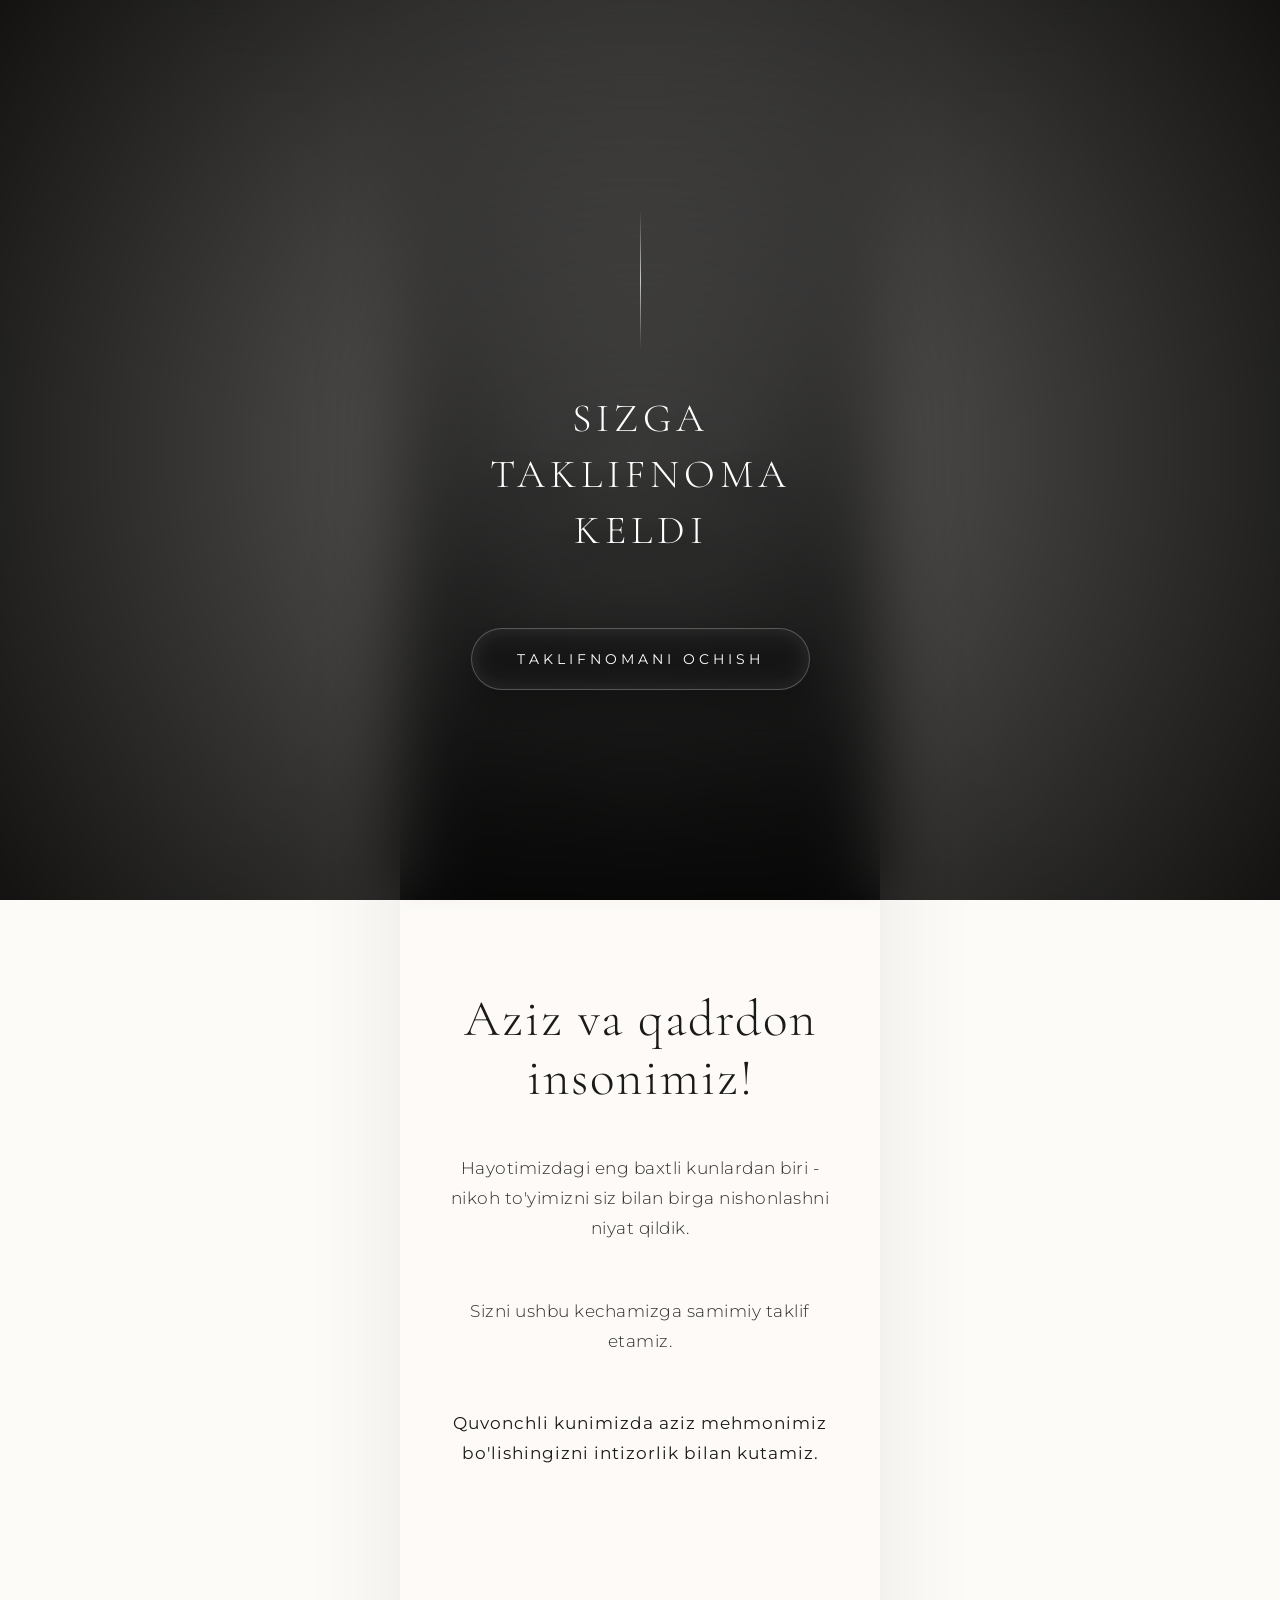
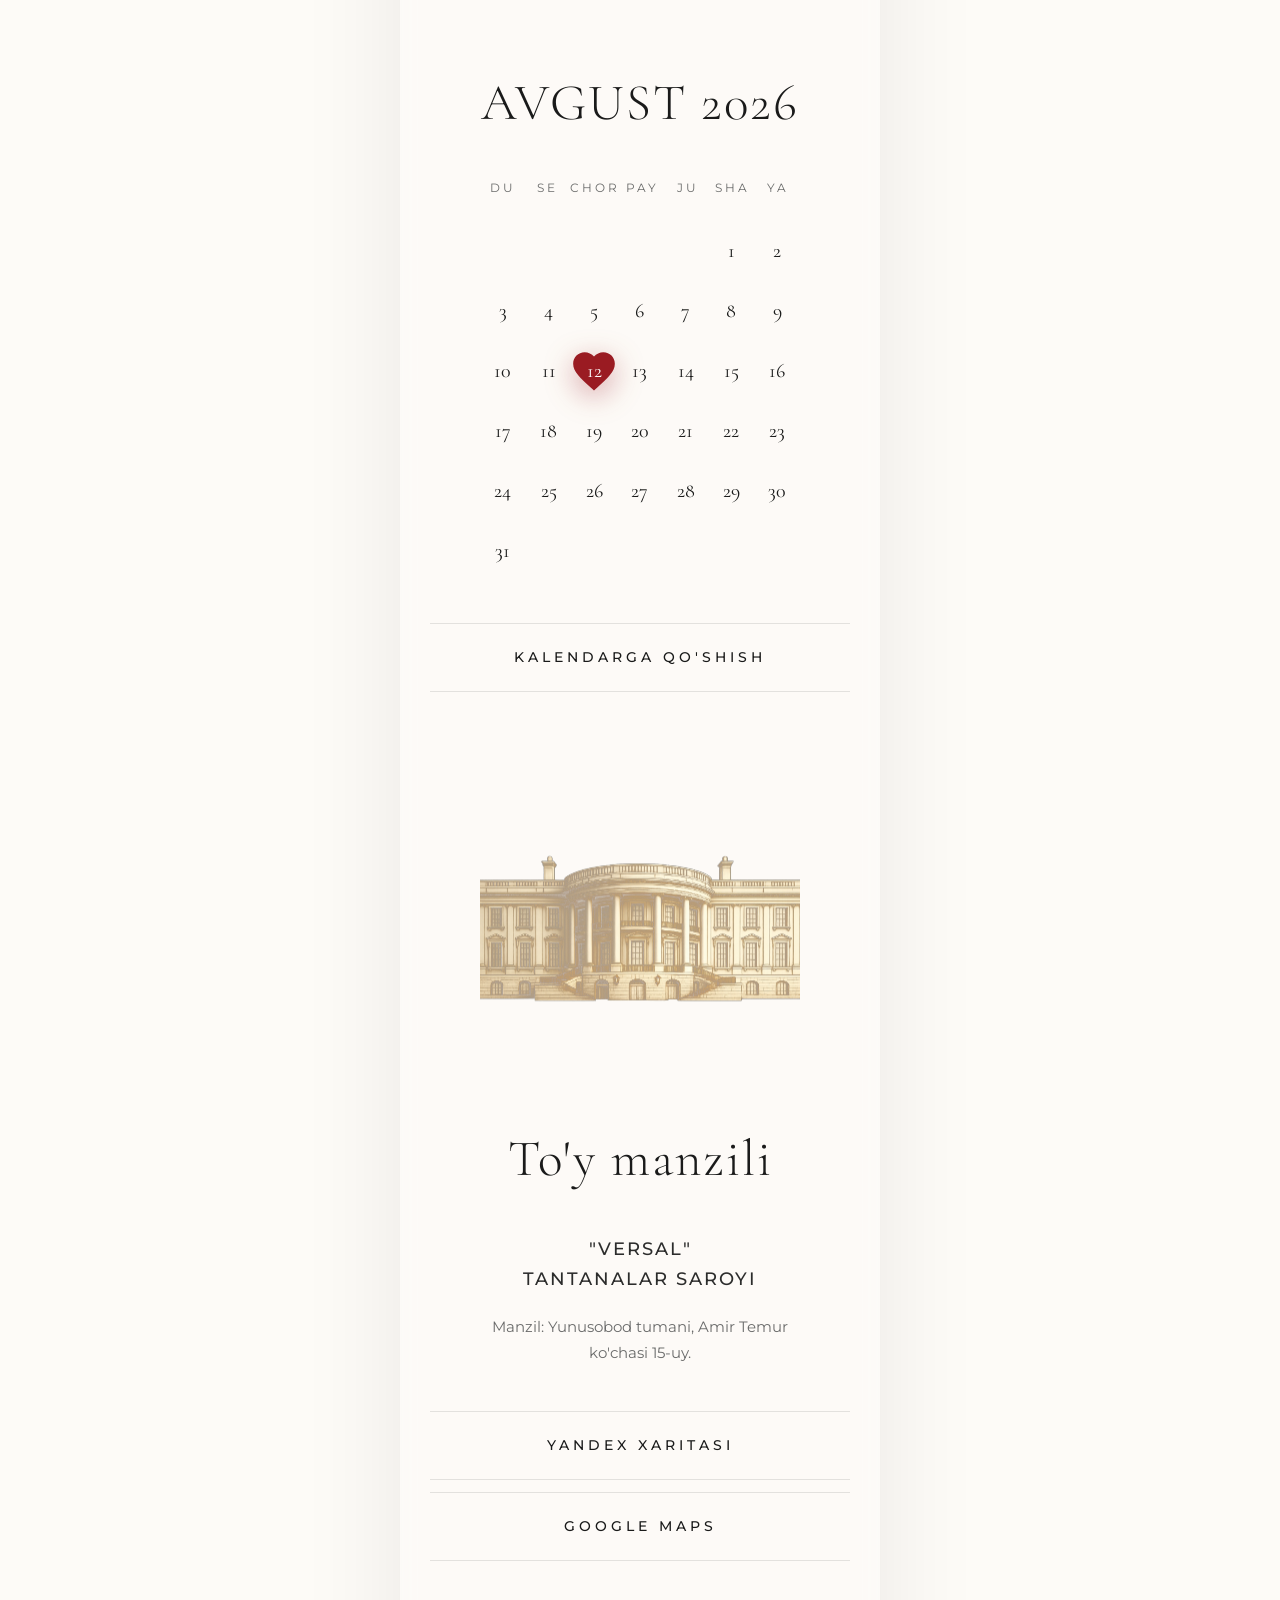
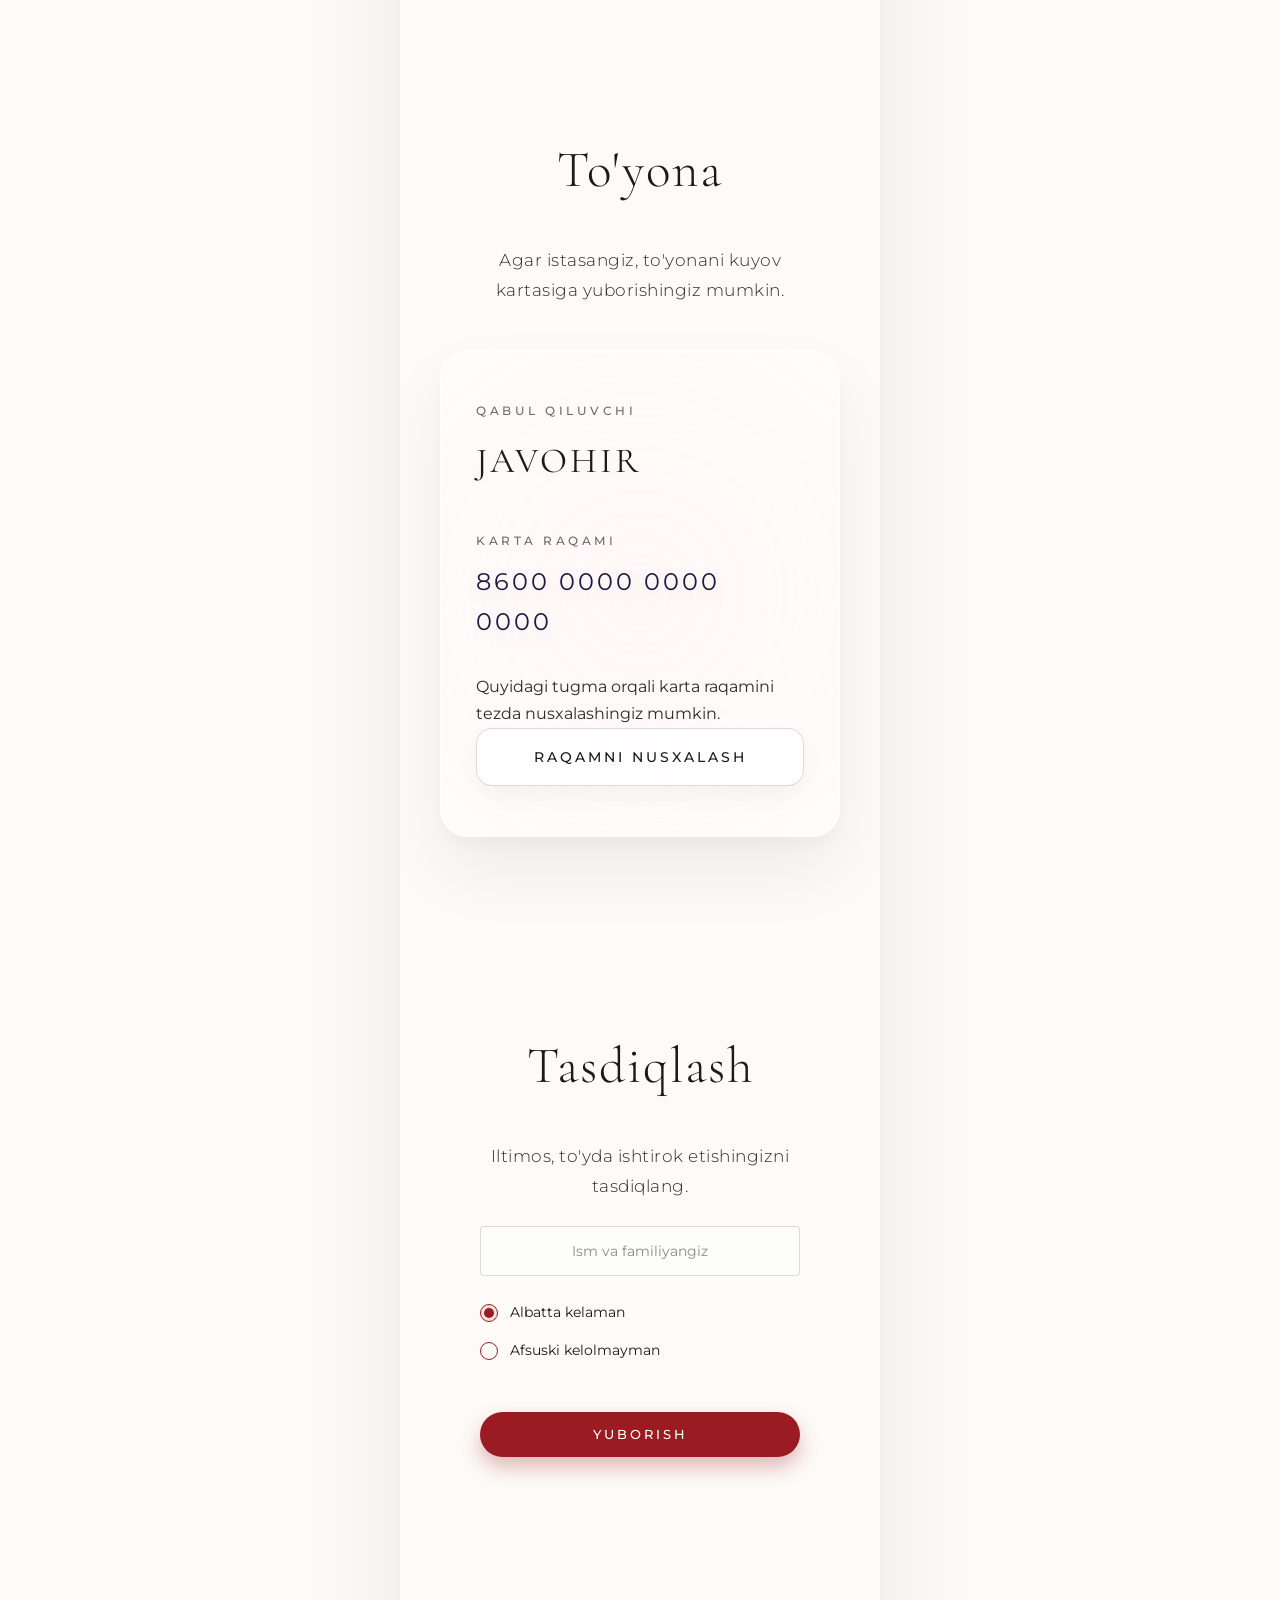
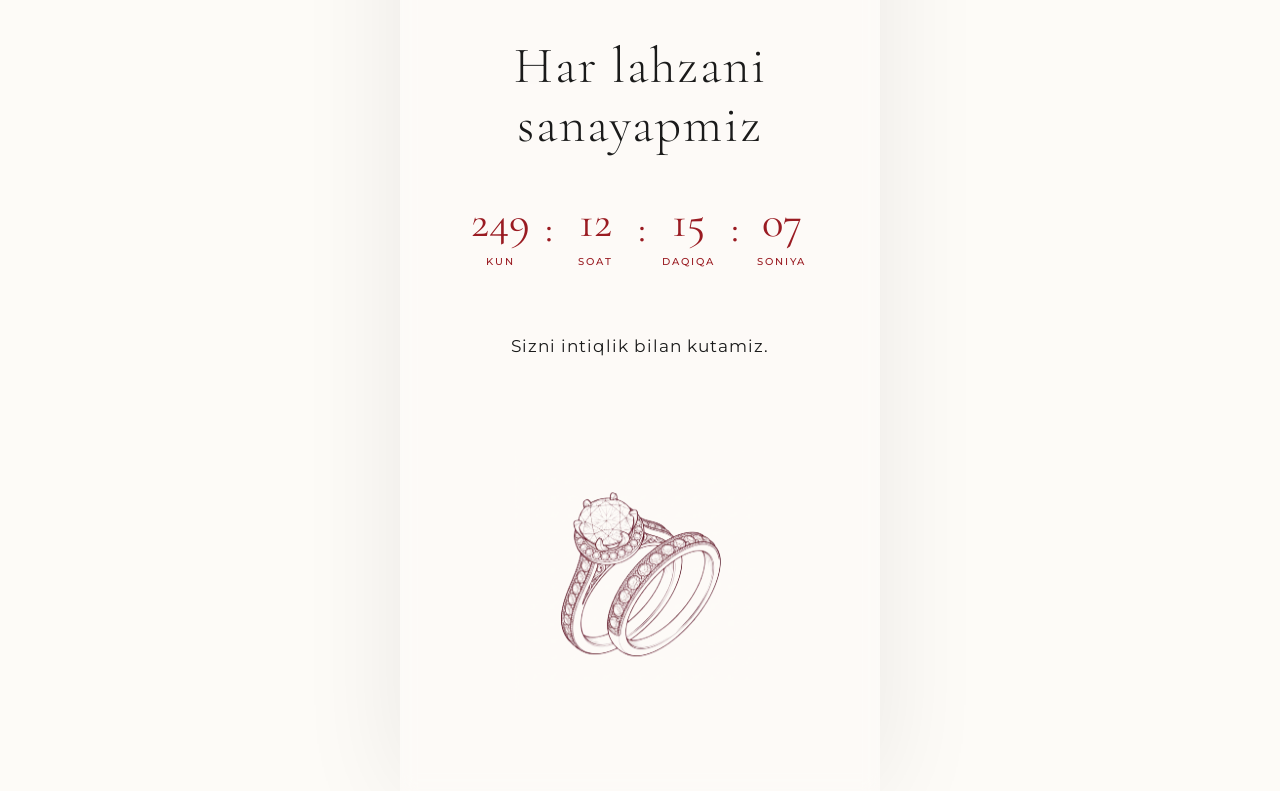
==== templates/demo/cinematic/index.html @ e2c132cd "feat(templates): implement Cinematic Luxury wedding template from wedding-invite for order #8 and de" ====
<!DOCTYPE html>
<html lang="uz">
<head>
    <meta charset="UTF-8">
    <meta name="viewport" content="width=device-width, initial-scale=1.0">
    <title>Temurbek va Nodirabegim - Luxury Cinematic Invitation</title>
    
    <!-- Google Fonts -->
    <link rel="preconnect" href="https://fonts.googleapis.com">
    <link rel="preconnect" href="https://fonts.gstatic.com" crossorigin>
    <link href="https://fonts.googleapis.com/css2?family=Cormorant+Garamond:ital,wght@0,300;0,400;0,500;0,600;1,300;1,400&family=Montserrat:wght@200;300;400;500;600&display=swap" rel="stylesheet">
    
    <link rel="stylesheet" href="../assets/engine.css">
    <link rel="stylesheet" href="style.css">
</head>
<body class="locked">

    <!-- SVG Filter for removing black background from custom venue image while keeping original colors -->
    <svg style="display: none;">
        <filter id="remove-black">
            <!-- 1. Extract alpha from brightness (Black -> Transparent, Gold -> Opaque) -->
            <feColorMatrix in="SourceGraphic" type="luminanceToAlpha" result="mask"/>
            
            <!-- 2. Boost the mask opacity to keep the original colors vibrant -->
            <feComponentTransfer in="mask" result="boostedMask">
                <feFuncA type="linear" slope="1.5"/>
            </feComponentTransfer>

            <!-- 3. Mask the original image with the extracted alpha to keep real colors -->
            <feComposite in="SourceGraphic" in2="boostedMask" operator="in"/>
        </filter>
        
        <!-- SVG Filter for removing white background from images (e.g. rings illustration) -->
        <filter id="remove-white">
            <!-- 1. Invert the image so white background becomes black -->
            <feColorMatrix in="SourceGraphic" type="matrix" values="
                -1 0 0 0 1
                0 -1 0 0 1
                0 0 -1 0 1
                0 0 0 1 0
            " result="inverted"/>
            <!-- 2. Extract alpha from the inverted image (Black -> Transparent, Colors -> Opaque) -->
            <feColorMatrix in="inverted" type="luminanceToAlpha" result="mask"/>
            
            <!-- 3. Boost mask opacity to keep the original colors fully solid -->
            <feComponentTransfer in="mask" result="boostedMask">
                <feFuncA type="linear" slope="2"/>
            </feComponentTransfer>
            
            <!-- 4. Mask the original image with the extracted alpha -->
            <feComposite in="SourceGraphic" in2="boostedMask" operator="in"/>
        </filter>
    </svg>

    <!-- 🌟 LUXURY CINEMATIC BACKGROUND 🌟 -->
    <div class="cinematic-background" id="cinematicBg">
        <!-- Abstract luxury fluid texture -->
        <div class="luxury-texture"></div>
        <!-- Real optical bokeh overlay -->
        <div class="real-bokeh"></div>
        <!-- Volumetric light simulation via image -->
        <div class="volumetric-fog"></div>
        <!-- Vignette for cinematic depth -->
        <div class="vignette"></div>
    </div>

    <!-- Intro Screen -->
    <div class="intro-screen" id="introScreen">
        <!-- Cinematic dark romantic background -->
        <div class="intro-bg parallax-element"></div>
        <div class="intro-overlay"></div>
        <div class="intro-content">
            <div class="intro-line-anim"></div>
            
            <h1 class="intro-title reveal-text">SIZGA<br>TAKLIFNOMA<br>KELDI</h1>
            
            <button class="luxury-open-btn reveal-text delay-intro-btn" id="unlockBtn">
                <div class="btn-flare"></div>
                <span>TAKLIFNOMANI OCHISH</span>
            </button>
        </div>
    </div>

    <main class="app-container" id="mainContent">
        
        <!-- Hero Section -->
        <section class="hero" id="hero">
            <div class="hero-bg-wrapper">
                <div class="hero-bg-image parallax-bg"></div>
            </div>
            <div class="hero-overlay"></div>
            <div class="hero-content cinematic-fade">
                <h1 class="names">JAVOHIR<br><span class="va">va</span><br>MALIKA</h1>
            </div>
            <div class="scroll-indicator cinematic-fade delay-1">
                <div class="vertical-line"></div>
                <p>PASTGA SURING</p>
                <!-- Removed simple SVG/text arrow, using a glowing scroll line indicator -->
                <div class="scroll-glow-dot"></div>
            </div>
        </section>

        <!-- Message Section -->
        <section class="message section-padding" id="message">
            <h2 class="section-title cinematic-fade">Aziz va qadrdon<br>insonimiz!</h2>
            <p class="body-text cinematic-fade delay-1">Hayotimizdagi eng baxtli kunlardan biri -<br>nikoh to'yimizni siz bilan birga nishonlashni<br>niyat qildik.</p>
            <br>
            <p class="body-text cinematic-fade delay-2">Sizni ushbu kechamizga samimiy taklif<br>etamiz.</p>
            <br>
            <p class="body-text bold-text cinematic-fade delay-3">Quvonchli kunimizda aziz mehmonimiz<br>bo'lishingizni intizorlik bilan kutamiz.</p>
        </section>

        <!-- Calendar Section -->
        <section class="calendar section-padding" id="calendar">
            <h2 class="section-title cinematic-fade">AVGUST 2026</h2>
            <div class="calendar-grid cinematic-fade delay-1">
                <div class="weekdays">
                    <span>DU</span><span>SE</span><span>CHOR</span><span>PAY</span><span>JU</span><span>SHA</span><span>YA</span>
                </div>
                <div class="days">
                    <span></span><span></span><span></span><span></span><span></span>
                    <span class="cal-day">1</span><span class="cal-day">2</span>
                    <span class="cal-day">3</span><span class="cal-day">4</span><span class="cal-day">5</span><span class="cal-day">6</span><span class="cal-day">7</span><span class="cal-day">8</span><span class="cal-day">9</span>
                    <span class="cal-day">10</span><span class="cal-day">11</span>
                    <div class="highlight-day cal-day">
                        <div class="luxury-rose-bg">
                            <svg viewBox="0 0 24 24" fill="currentColor"><path d="M12 21.35l-1.45-1.32C5.4 15.36 2 12.28 2 8.5 2 5.42 4.42 3 7.5 3c1.74 0 3.41.81 4.5 2.09C13.09 3.81 14.76 3 16.5 3 19.58 3 22 5.42 22 8.5c0 3.78-3.4 6.86-8.55 11.54L12 21.35z"/></svg>
                        </div><span class="day-num">12</span>
                    </div>
                    <span class="cal-day">13</span><span class="cal-day">14</span><span class="cal-day">15</span><span class="cal-day">16</span>
                    <span class="cal-day">17</span><span class="cal-day">18</span><span class="cal-day">19</span><span class="cal-day">20</span><span class="cal-day">21</span><span class="cal-day">22</span><span class="cal-day">23</span>
                    <span class="cal-day">24</span><span class="cal-day">25</span><span class="cal-day">26</span><span class="cal-day">27</span><span class="cal-day">28</span><span class="cal-day">29</span><span class="cal-day">30</span>
                    <span class="cal-day">31</span>
                </div>
            </div>
            
            <div class="map-buttons-container cinematic-fade delay-2 mt-5">
                <a href="#" target="_blank" class="btn-map" id="addToCalendarBtn"><span class="btn-text">KALENDARGA QO'SHISH</span></a>
            </div>
        </section>

        <!-- Venue Section -->
        <section class="venue section-padding" id="venue">
            <div class="parallax-scroll" data-speed="0.08">
                <div class="building-illustration cinematic-fade">
                    <div class="luxury-image-frame">
                        <!-- High-quality custom venue illustration -->
                        <img src="custom-venue.jpg" alt="Tantanalar Saroyi">
                        <div class="frame-glow"></div>
                    </div>
                </div>
            </div>
            <h2 class="section-title cinematic-fade delay-1">To'y manzili</h2>
            <div class="venue-details cinematic-fade delay-2">
                <p class="venue-name">"VERSAL"<br>TANTANALAR SAROYI</p>
                <p class="venue-address">Manzil: Yunusobod tumani, Amir Temur<br>ko'chasi 15-uy.</p>
            </div>
            
            <div class="map-buttons-container cinematic-fade delay-3">
                <a href="#" class="btn-map"><span class="btn-text">YANDEX XARITASI</span></a>
                <div class="btn-spacer"></div>
                <a href="#" class="btn-map"><span class="btn-text">GOOGLE MAPS</span></a>
            </div>
        </section>

        <!-- Gift Section -->
        <section class="gift section-padding" id="gift">
            <h2 class="section-title cinematic-fade">To'yona</h2>
            <p class="body-text cinematic-fade delay-1">Agar istasangiz, to'yonani kuyov<br>kartasiga yuborishingiz mumkin.</p>
            
            <div class="card-wrapper cinematic-fade delay-2">
                <div class="card-container" id="luxuryCard">
                    <!-- Glassmorphism reflections and light beams -->
                    <div class="card-glow"></div>
                    <div class="card-glass-reflection"></div>
                    <div class="card-texture"></div>
                    <div class="card-details">
                        <p class="card-label">QABUL QILUVCHI</p>
                        <p class="card-name">JAVOHIR</p>
                        
                        <p class="card-label mt-4">KARTA RAQAMI</p>
                        <p class="card-number" id="cardNumber">8600 0000 0000 0000</p>
                        
                        <p class="card-hint">Quyidagi tugma orqali karta raqamini<br>tezda nusxalashingiz mumkin.</p>
                        
                        <button class="btn-copy magnetic-btn" id="copyBtn">
                            <span class="btn-text">RAQAMNI NUSXALASH</span>
                            <div class="btn-shine"></div>
                        </button>
                    </div>
                </div>
            </div>
        </section>

        <!-- RSVP Section -->
        <section class="rsvp section-padding" id="rsvp">
            <h2 class="section-title cinematic-fade">Tasdiqlash</h2>
            <p class="body-text cinematic-fade delay-1">Iltimos, to'yda ishtirok etishingizni<br>tasdiqlang.</p>
            
            <div class="rsvp-form-container cinematic-fade delay-2 mt-5">
                <form id="rsvpForm" class="rsvp-form">
                    <div class="input-wrapper">
                        <input type="text" id="guestName" class="luxury-input" placeholder="Ism va familiyangiz" required>
                    </div>
                    
                    <div class="radio-group">
                        <label class="radio-label">
                            <input type="radio" name="attendance" value="yes" required checked>
                            <span class="custom-radio"></span>
                            Albatta kelaman
                        </label>
                        <label class="radio-label mt-2">
                            <input type="radio" name="attendance" value="no">
                            <span class="custom-radio"></span>
                            Afsuski kelolmayman
                        </label>
                    </div>
                    
                    <button type="submit" class="luxury-submit-btn mt-5">
                        <span>YUBORISH</span>
                    </button>
                </form>
                
                <div class="rsvp-success hidden" id="rsvpSuccess">
                    <div class="success-card">
                        <div class="success-icon">
                            <svg viewBox="0 0 24 24" fill="none" stroke="currentColor" stroke-width="1.5" stroke-linecap="round" stroke-linejoin="round">
                                <circle cx="12" cy="12" r="10"></circle>
                                <path d="M9 12l2 2 4-4"></path>
                            </svg>
                        </div>
                        <h3 class="success-title">Javobingiz qabul qilindi!</h3>
                        <p class="body-text">Katta rahmat.</p>
                    </div>
                </div>
            </div>
        </section>

        <!-- Countdown Section -->
        <section class="countdown section-padding" id="countdown">
            <h2 class="section-title cinematic-fade">Har lahzani<br>sanayapmiz</h2>
            
            <div class="countdown-timer cinematic-fade delay-1" id="timer">
                <div class="time-block">
                    <span class="time-num" id="days">17</span>
                    <span class="time-label">KUN</span>
                </div>
                <div class="time-sep">:</div>
                <div class="time-block">
                    <span class="time-num" id="hours">17</span>
                    <span class="time-label">SOAT</span>
                </div>
                <div class="time-sep">:</div>
                <div class="time-block">
                    <span class="time-num" id="minutes">20</span>
                    <span class="time-label">DAQIQA</span>
                </div>
                <div class="time-sep">:</div>
                <div class="time-block">
                    <span class="time-num" id="seconds">25</span>
                    <span class="time-label">SONIYA</span>
                </div>
            </div>

            <p class="body-text bold-text cinematic-fade delay-2 mt-5">Sizni intiqlik bilan kutamiz.</p>

            <div class="parallax-scroll" data-speed="0.12">
                <div class="rings-illustration cinematic-fade delay-3">
                    <img src="rings-illustration.jpg" alt="Wedding Rings">
                </div>
            </div>
        </section>
        
    </main>

    <script src="../assets/engine.js"></script>
    <script src="script.js"></script>
</body>
</html>
---- templates/demo/assets/engine.css ----
/* TAKLIVO Universal Demo Engine Styles */
:root {
    --taklivo-gold: #d4af37;
    --taklivo-gold-light: #f5e6b3;
    --taklivo-dark: #121316;
    --taklivo-accent: #e5a93b;
}

/* Floating Banner Container */
.taklivo-floating-banner {
    position: fixed;
    bottom: 16px;
    left: 50%;
    transform: translateX(-50%);
    width: calc(100% - 32px);
    max-width: 520px;
    background: rgba(18, 19, 22, 0.94);
    backdrop-filter: blur(12px);
    -webkit-backdrop-filter: blur(12px);
    border: 1px solid rgba(212, 175, 55, 0.4);
    box-shadow: 0 10px 30px rgba(0, 0, 0, 0.5), 0 0 20px rgba(212, 175, 55, 0.15);
    border-radius: 16px;
    padding: 12px 18px;
    display: flex;
    align-items: center;
    justify-content: space-between;
    gap: 12px;
    z-index: 99999;
    font-family: -apple-system, BlinkMacSystemFont, "Segoe UI", Roboto, "Helvetica Neue", Arial, sans-serif;
    color: #ffffff;
    box-sizing: border-box;
    animation: taklivoSlideUp 0.6s cubic-bezier(0.16, 1, 0.3, 1) forwards;
}

@keyframes taklivoSlideUp {
    from {
        opacity: 0;
        transform: translate(-50%, 40px);
    }
    to {
        opacity: 1;
        transform: translate(-50%, 0);
    }
}

.taklivo-banner-left {
    display: flex;
    flex-direction: column;
    gap: 3px;
    flex: 1;
}

.taklivo-banner-title {
    font-size: 13px;
    font-weight: 700;
    letter-spacing: 0.5px;
    color: #ffd700;
    display: flex;
    align-items: center;
    gap: 6px;
}

.taklivo-banner-badge {
    font-size: 10px;
    background: rgba(212, 175, 55, 0.2);
    border: 1px solid #d4af37;
    color: #fff;
    padding: 2px 6px;
    border-radius: 6px;
    text-transform: uppercase;
}

.taklivo-banner-desc {
    font-size: 11px;
    color: #c9cdd4;
    line-height: 1.35;
}

.taklivo-banner-btn {
    display: inline-flex;
    align-items: center;
    justify-content: center;
    background: linear-gradient(135deg, #d4af37, #aa8010);
    color: #111;
    font-size: 12px;
    font-weight: 700;
    padding: 8px 14px;
    border-radius: 10px;
    text-decoration: none;
    white-space: nowrap;
    box-shadow: 0 4px 14px rgba(212, 175, 55, 0.4);
    transition: all 0.2s ease;
}

.taklivo-banner-btn:hover {
    transform: scale(1.03);
    filter: brightness(1.1);
}

/* Watermark Overlay for Unpaid Custom Orders */
.taklivo-unpaid-watermark {
    position: fixed;
    top: 14px;
    left: 50%;
    transform: translateX(-50%);
    background: rgba(220, 38, 38, 0.88);
    backdrop-filter: blur(8px);
    border: 1px solid rgba(255, 255, 255, 0.3);
    color: #ffffff;
    padding: 6px 14px;
    border-radius: 30px;
    font-size: 11px;
    font-weight: 600;
    letter-spacing: 0.5px;
    z-index: 99998;
    box-shadow: 0 4px 15px rgba(0, 0, 0, 0.3);
    display: flex;
    align-items: center;
    gap: 6px;
    pointer-events: none;
    text-transform: uppercase;
}

/* Language Switcher Pill */
.taklivo-lang-toggle {
    position: fixed;
    top: 16px;
    right: 16px;
    z-index: 99990;
    background: rgba(18, 19, 22, 0.7);
    backdrop-filter: blur(10px);
    border: 1px solid rgba(212, 175, 55, 0.3);
    border-radius: 20px;
    padding: 3px 6px;
    display: flex;
    gap: 3px;
}

.taklivo-lang-btn {
    background: transparent;
    border: none;
    color: #bbb;
    font-size: 11px;
    font-weight: 600;
    padding: 4px 8px;
    border-radius: 14px;
    cursor: pointer;
    transition: all 0.2s ease;
}

.taklivo-lang-btn.active {
    background: rgba(212, 175, 55, 0.3);
    color: #ffd700;
    box-shadow: 0 0 8px rgba(212, 175, 55, 0.3);
}

@media (max-width: 480px) {
    .taklivo-floating-banner {
        bottom: 10px;
        width: calc(100% - 20px);
        padding: 10px 14px;
    }
    .taklivo-banner-desc {
        font-size: 10px;
    }
    .taklivo-banner-btn {
        padding: 7px 11px;
        font-size: 11px;
    }
}
---- templates/demo/cinematic/style.css ----
:root {
    --primary: #1A1A1A;
    --secondary: #6B6B6B;
    --text: #2c2c2c;
    --accent: #9A1B22; /* Deeper, more luxurious red */
    --line: rgba(0,0,0,0.1);
    --font-heading: 'Cormorant Garamond', serif;
    --font-body: 'Montserrat', sans-serif;
    
    /* Cinematic Palette */
    --bg-layer-1: #FDFBF7;
    --bg-layer-2: #F6EFE7;
    --bg-layer-3: #FAF5F0;
}

* {
    margin: 0;
    padding: 0;
    box-sizing: border-box;
}

body {
    font-family: var(--font-body);
    color: var(--text);
    line-height: 1.7;
    -webkit-font-smoothing: antialiased;
    -moz-osx-font-smoothing: grayscale;
    background-color: var(--bg-layer-1);
}

body.locked {
    overflow: hidden;
}

/* =========================================
   LUXURY CINEMATIC BACKGROUND
   ========================================= */
.cinematic-background {
    position: fixed;
    top: 0; left: 0; width: 100%; height: 100%;
    z-index: -2;
    overflow: hidden;
    pointer-events: none;
    background: radial-gradient(circle at 50% 50%, var(--bg-layer-1), var(--bg-layer-3), var(--bg-layer-2));
}

.luxury-texture {
    position: absolute;
    top: -10%; left: -10%; width: 120%; height: 120%;
    /* High-end abstract fluid texture */
    background-image: url('https://images.unsplash.com/photo-1505909182942-e2f09aee3e89?ixlib=rb-4.0.3&auto=format&fit=crop&w=1200&q=80');
    background-size: cover;
    background-position: center;
    mix-blend-mode: multiply;
    opacity: 0.15;
    animation: slowPan 60s infinite alternate ease-in-out;
}

.real-bokeh {
    position: absolute;
    top: -20%; left: -20%; width: 140%; height: 140%;
    /* Premium real camera bokeh */
    background-image: url('https://images.unsplash.com/photo-1543857778-c4a1a3e0b2eb?ixlib=rb-4.0.3&auto=format&fit=crop&w=1200&q=80');
    background-size: cover;
    background-position: center;
    mix-blend-mode: color-burn; /* Warm blend on cream background */
    opacity: 0.25;
    animation: slowRotate 80s infinite alternate linear;
}

.volumetric-fog {
    position: absolute;
    top: 0; left: 0; width: 100%; height: 100%;
    /* Volumetric light / fog */
    background-image: url('https://images.unsplash.com/photo-1482686115713-0fbcaced6e28?ixlib=rb-4.0.3&auto=format&fit=crop&w=1200&q=80');
    background-size: cover;
    background-position: center;
    mix-blend-mode: soft-light;
    opacity: 0.4;
    animation: slowZoomHero 40s infinite alternate linear;
}

.vignette {
    position: absolute;
    top: 0; left: 0; width: 100%; height: 100%;
    box-shadow: inset 0 0 200px rgba(0,0,0,0.06);
    z-index: 5;
}

@keyframes slowPan {
    0% { transform: translate(0, 0) scale(1); }
    100% { transform: translate(-2%, -2%) scale(1.05); }
}

@keyframes slowRotate {
    0% { transform: rotate(0deg) scale(1); }
    100% { transform: rotate(5deg) scale(1.1); }
}

/* =========================================
   APP CONTAINER
   ========================================= */
.app-container {
    max-width: 480px;
    margin: 0 auto;
    min-height: 100vh;
    box-shadow: 0 0 100px rgba(0,0,0,0.08);
    overflow: hidden;
    position: relative;
    background: rgba(253, 251, 247, 0.4); 
    backdrop-filter: blur(8px);
    -webkit-backdrop-filter: blur(8px);
}

/* =========================================
   INTRO SCREEN (CINEMATIC)
   ========================================= */
.intro-screen {
    position: fixed;
    top: 0; left: 0; width: 100%; height: 100%;
    z-index: 9999;
    display: flex;
    flex-direction: column;
    justify-content: center;
    align-items: center;
    transition: opacity 2s cubic-bezier(0.4, 0, 0.2, 1), visibility 2s, backdrop-filter 2s;
    background: rgba(0,0,0,0.6);
    backdrop-filter: blur(35px);
    -webkit-backdrop-filter: blur(35px);
}

.intro-screen.hidden {
    opacity: 0;
    visibility: hidden;
    backdrop-filter: blur(0px);
    -webkit-backdrop-filter: blur(0px);
    transform: scale(1.02);
}

.intro-bg {
    position: absolute;
    top: -5%; left: -5%; width: 110%; height: 110%;
    background-image: url('https://images.unsplash.com/photo-1515934751635-c81c6bc9a2d8?ixlib=rb-4.0.3&auto=format&fit=crop&w=1200&q=80');
    background-size: cover;
    background-position: center;
    filter: brightness(0.2) contrast(1.2);
    z-index: 1;
}

.intro-overlay {
    position: absolute;
    top: 0; left: 0; width: 100%; height: 100%;
    background: radial-gradient(circle at center, transparent 0%, rgba(0,0,0,0.8) 100%);
    z-index: 2;
}

.intro-content {
    position: relative;
    z-index: 3;
    display: flex;
    flex-direction: column;
    align-items: center;
    color: #fff;
    text-align: center;
    width: 100%;
}

.intro-line-anim {
    width: 1px;
    height: 140px;
    background: linear-gradient(to bottom, transparent, rgba(255,255,255,0.9), transparent);
    margin-bottom: 40px;
    animation: growLine 2.5s cubic-bezier(0.7, 0, 0.3, 1) forwards;
    transform-origin: top;
    opacity: 0;
}

@keyframes growLine {
    0% { transform: scaleY(0); opacity: 0; }
    50% { opacity: 1; }
    100% { transform: scaleY(1); opacity: 0.8; }
}

.reveal-text {
    opacity: 0;
    transform: translateY(25px) scale(0.96);
    filter: blur(12px);
    animation: cinematicReveal 2.2s cubic-bezier(0.2, 0.8, 0.2, 1) forwards;
}

@keyframes cinematicReveal {
    to { opacity: 1; transform: translateY(0) scale(1); filter: blur(0); }
}

.intro-title {
    font-family: var(--font-heading);
    font-size: 2.5rem;
    font-weight: 300;
    letter-spacing: 5px;
    line-height: 1.4;
    margin-bottom: 70px;
    animation-delay: 1.2s;
    text-shadow: 0 10px 30px rgba(0,0,0,0.8);
}

.luxury-open-btn {
    position: relative;
    padding: 22px 45px;
    border-radius: 50px;
    border: 1px solid rgba(255,255,255,0.25);
    background: rgba(255,255,255,0.05);
    backdrop-filter: blur(15px);
    -webkit-backdrop-filter: blur(15px);
    color: #fff;
    font-family: var(--font-body);
    font-size: 0.85rem;
    font-weight: 400;
    letter-spacing: 4px;
    cursor: pointer;
    overflow: hidden;
    transition: all 0.6s cubic-bezier(0.2, 0.8, 0.2, 1);
    box-shadow: 0 15px 35px rgba(0,0,0,0.3), inset 0 0 20px rgba(255,255,255,0.05);
}

.delay-intro-btn {
    animation-delay: 2s;
}

.btn-flare {
    position: absolute;
    top: 0; left: -100%; width: 50%; height: 100%;
    background: linear-gradient(90deg, transparent, rgba(255,255,255,0.4), transparent);
    transform: skewX(-25deg);
    transition: left 0.8s ease;
}

.luxury-open-btn:hover {
    border-color: rgba(255,255,255,0.8);
    background: rgba(255,255,255,0.1);
    transform: translateY(-2px) scale(1.02);
    box-shadow: 0 20px 45px rgba(0,0,0,0.4), 0 0 30px rgba(255,255,255,0.15);
    letter-spacing: 5px;
}

.luxury-open-btn:hover .btn-flare {
    left: 200%;
    transition: left 1.2s ease;
}

.luxury-open-btn:active {
    transform: translateY(1px) scale(0.98);
}

/* =========================================
   SCROLL ANIMATIONS (CINEMATIC FADE)
   ========================================= */
.cinematic-fade {
    opacity: 0;
    transform: translateY(45px) scale(0.97);
    filter: blur(10px);
    transition: opacity 1.4s cubic-bezier(0.2, 0.8, 0.2, 1), 
                transform 1.4s cubic-bezier(0.2, 0.8, 0.2, 1), 
                filter 1.4s cubic-bezier(0.2, 0.8, 0.2, 1);
    will-change: opacity, transform, filter;
}

.cinematic-fade.visible {
    opacity: 1;
    transform: translateY(0) scale(1);
    filter: blur(0);
}

.delay-1 { transition-delay: 0.2s; }
.delay-2 { transition-delay: 0.4s; }
.delay-3 { transition-delay: 0.6s; }

/* =========================================
   TYPOGRAPHY
   ========================================= */
.section-padding {
    padding: 90px 30px;
    text-align: center;
    position: relative;
    z-index: 10;
}

.section-title {
    font-family: var(--font-heading);
    font-size: 3.2rem;
    font-weight: 300;
    color: var(--primary);
    margin-bottom: 45px;
    line-height: 1.15;
    letter-spacing: 2px;
    text-shadow: 0 10px 40px rgba(0,0,0,0.06);
}

.body-text {
    font-size: 1.05rem;
    color: var(--text);
    margin-bottom: 25px;
    font-weight: 300;
    line-height: 1.8;
    letter-spacing: 0.5px;
}

.bold-text {
    font-weight: 400;
    color: var(--primary);
    letter-spacing: 1px;
}

/* =========================================
   HERO SECTION
   ========================================= */
.hero {
    position: relative;
    height: 100vh;
    width: 100%;
    display: flex;
    flex-direction: column;
    justify-content: flex-end;
    align-items: center;
    padding-bottom: 90px;
    overflow: hidden;
    clip-path: inset(0 0 0 0); 
}

.hero-bg-wrapper {
    position: absolute;
    top: 0; left: 0; width: 100%; height: 100vh;
    overflow: hidden;
    z-index: 1;
}

.hero-bg-image {
    width: 100%; height: 120%;
    background-image: url('https://images.unsplash.com/photo-1583939003579-730e3918a45a?ixlib=rb-4.0.3&auto=format&fit=crop&w=800&q=80');
    background-size: cover;
    background-position: center 30%;
    transform-origin: center;
    animation: slowZoomHero 40s infinite alternate cubic-bezier(0.4, 0, 0.2, 1);
}

@keyframes slowZoomHero {
    0% { transform: scale(1); }
    100% { transform: scale(1.15); }
}

.hero-overlay {
    position: absolute;
    top: 0; left: 0; width: 100%; height: 100%;
    background: linear-gradient(to bottom, rgba(0,0,0,0.02) 0%, rgba(0,0,0,0.85) 100%);
    z-index: 2;
}

.hero-content {
    position: relative;
    z-index: 3;
    text-align: center;
    color: #fff;
    margin-bottom: 50px;
}

.names {
    font-family: var(--font-heading);
    font-size: 3.4rem;
    font-weight: 300;
    letter-spacing: 7px;
    line-height: 1.25;
    text-shadow: 0 15px 50px rgba(0,0,0,0.6);
}

.names .va {
    font-size: 1.5rem;
    font-family: var(--font-heading);
    letter-spacing: 4px;
    margin: 25px 0;
    display: inline-block;
    font-style: italic;
    opacity: 0.85;
}

.scroll-indicator {
    position: relative;
    z-index: 3;
    text-align: center;
    color: rgba(255,255,255,0.8);
    display: flex;
    flex-direction: column;
    align-items: center;
}

.scroll-indicator .vertical-line {
    width: 1px;
    height: 60px;
    background: linear-gradient(to bottom, transparent, rgba(255,255,255,0.8));
    margin: 0 auto 20px;
}

.scroll-indicator p {
    font-size: 0.75rem;
    letter-spacing: 6px;
    font-weight: 300;
    margin-bottom: 20px;
    text-shadow: 0 5px 15px rgba(0,0,0,0.5);
    text-transform: uppercase;
}

.scroll-glow-dot {
    width: 6px;
    height: 6px;
    border-radius: 50%;
    background-color: #fff;
    box-shadow: 0 0 15px 5px rgba(255,255,255,0.6);
    animation: gentleBounceDown 3s infinite cubic-bezier(0.4, 0, 0.2, 1);
}

@keyframes gentleBounceDown {
    0%, 100% { transform: translateY(0); opacity: 0.4; }
    50% { transform: translateY(15px); opacity: 1; box-shadow: 0 0 20px 8px rgba(255,255,255,0.8); }
}

/* =========================================
   CALENDAR SECTION
   ========================================= */
.calendar-grid {
    max-width: 320px;
    margin: 0 auto;
    position: relative;
}

.weekdays {
    display: grid;
    grid-template-columns: repeat(7, 1fr);
    margin-bottom: 30px;
    font-size: 0.75rem;
    color: var(--secondary);
    font-weight: 400;
    letter-spacing: 3px;
}

.days {
    display: grid;
    grid-template-columns: repeat(7, 1fr);
    gap: 15px 0;
    font-size: 1.25rem;
    font-family: var(--font-heading);
    font-weight: 400;
    color: var(--primary);
}

.cal-day {
    display: flex;
    justify-content: center;
    align-items: center;
    height: 45px;
    position: relative;
    transition: transform 0.5s cubic-bezier(0.2, 0.8, 0.2, 1), color 0.5s ease;
}

.cal-day:hover:not(.highlight-day):not(:empty) {
    transform: scale(1.35) translateY(-3px);
    color: var(--accent);
    cursor: default;
    z-index: 10;
}

.highlight-day {
    color: #fff !important;
    z-index: 1;
}

.luxury-rose-bg {
    position: absolute;
    top: 50%;
    left: 50%;
    transform: translate(-50%, -50%);
    width: 50px;
    height: 50px;
    z-index: -1;
    color: var(--accent) !important;
    filter: drop-shadow(0 8px 15px rgba(154, 27, 34, 0.4));
    animation: heartBeatSoft 5s infinite ease-in-out;
}

.luxury-rose-bg svg {
    width: 100%;
    height: 100%;
    display: block;
}

@keyframes heartBeatSoft {
    0%, 100% { transform: translate(-50%, -50%) scale(1); filter: drop-shadow(0 10px 15px rgba(154, 27, 34, 0.4)); }
    50% { transform: translate(-50%, -50%) scale(1.08); filter: drop-shadow(0 15px 25px rgba(154, 27, 34, 0.6)); }
}

/* =========================================
   VENUE SECTION
   ========================================= */
.building-illustration {
    margin-bottom: 45px;
    display: flex;
    justify-content: center;
}

.luxury-image-frame {
    position: relative;
    width: 100%;
    max-width: 320px;
    transform: translateZ(0); /* Hardware acceleration */
}

.luxury-image-frame img {
    width: 100%;
    display: block;
    filter: url(#remove-black);
    transition: transform 1.5s cubic-bezier(0.2, 0.8, 0.2, 1);
}

.luxury-image-frame:hover img {
    transform: scale(1.05);
}

.frame-glow {
    display: none;
}

.venue-name {
    font-family: var(--font-body);
    font-weight: 500;
    margin-bottom: 20px;
    font-size: 1.1rem;
    letter-spacing: 2px;
}

.venue-address {
    font-size: 0.95rem;
    color: var(--secondary);
    margin-bottom: 45px;
    line-height: 1.7;
}

.map-buttons-container {
    width: 100%;
    margin-top: 40px;
}

.btn-map {
    position: relative;
    display: block;
    width: 100%;
    padding: 22px 0;
    text-align: center;
    text-decoration: none;
    font-size: 0.85rem;
    font-weight: 500;
    letter-spacing: 4px;
    color: var(--primary);
    border-top: 1px solid var(--line);
    border-bottom: 1px solid var(--line);
    overflow: hidden;
    transition: color 0.6s ease, letter-spacing 0.6s cubic-bezier(0.2, 0.8, 0.2, 1);
}

.btn-map .btn-text {
    position: relative;
    z-index: 2;
}

.btn-map::after {
    content: '';
    position: absolute;
    top: 0; left: 0; width: 100%; height: 100%;
    background: linear-gradient(90deg, transparent, rgba(0,0,0,0.04), transparent);
    transform: translateX(-100%);
    transition: transform 0.8s cubic-bezier(0.2, 0.8, 0.2, 1);
    z-index: 1;
}

.btn-map:hover {
    letter-spacing: 6px;
    color: var(--accent);
}

.btn-map:hover::after {
    transform: translateX(100%);
}

.btn-spacer {
    height: 12px;
}

/* =========================================
   GIFT SECTION (LUXURY CARD)
   ========================================= */
.card-wrapper {
    perspective: 1500px;
    padding: 20px 10px;
}

.card-container {
    position: relative;
    background: rgba(255, 255, 255, 0.5);
    backdrop-filter: blur(30px);
    -webkit-backdrop-filter: blur(30px);
    border-radius: 28px;
    padding: 50px 35px;
    text-align: left;
    box-shadow: 0 35px 70px rgba(0,0,0,0.06), 
                0 10px 20px rgba(0,0,0,0.03),
                inset 0 1px 2px rgba(255,255,255,1),
                inset 0 -1px 2px rgba(255,255,255,0.3);
    border: 1px solid rgba(255,255,255,0.8);
    transform-style: preserve-3d;
    transition: transform 0.15s ease, box-shadow 0.5s ease;
    overflow: hidden;
}

.card-texture {
    position: absolute;
    top: 0; left: 0; width: 100%; height: 100%;
    /* Soft noise/paper texture for high-end print feel */
    background-image: url('https://images.unsplash.com/photo-1586075010923-2dd4570fb338?ixlib=rb-4.0.3&auto=format&fit=crop&w=400&q=80');
    background-size: cover;
    mix-blend-mode: multiply;
    opacity: 0.05;
    pointer-events: none;
    z-index: 0;
}

.card-container:hover {
    transform: translateY(-8px);
    box-shadow: 0 45px 90px rgba(0,0,0,0.08), 
                0 15px 30px rgba(0,0,0,0.04),
                inset 0 1px 2px rgba(255,255,255,1);
}

.card-glow {
    position: absolute;
    top: -50%; left: -50%;
    width: 200%; height: 200%;
    background: radial-gradient(circle at 50% 50%, rgba(255,245,245,0.7) 0%, transparent 60%);
    pointer-events: none;
    z-index: -1;
}

.card-glass-reflection {
    position: absolute;
    top: 0; left: -150%; width: 100%; height: 100%;
    background: linear-gradient(110deg, transparent, rgba(255,255,255,0.6), transparent);
    transform: skewX(-25deg);
    transition: left 1.5s cubic-bezier(0.2, 0.8, 0.2, 1);
    pointer-events: none;
    z-index: 1;
}

.card-container:hover .card-glass-reflection {
    left: 200%;
}

.card-details {
    transform: translateZ(40px); /* Enhanced 3D pop */
    position: relative;
    z-index: 2;
}

.card-label {
    font-size: 0.75rem;
    color: var(--secondary);
    letter-spacing: 3.5px;
    margin-bottom: 10px;
    font-weight: 500;
}

.card-name {
    font-family: var(--font-heading);
    font-size: 2.2rem;
    color: var(--primary);
    margin-bottom: 40px;
    letter-spacing: 3px;
    text-shadow: 0 5px 15px rgba(0,0,0,0.05);
}

.card-number {
    font-size: 1.5rem;
    color: #1A1A40; /* Deeper luxury navy */
    letter-spacing: 3px;
    margin-bottom: 30px;
    font-weight: 400;
    text-shadow: 0 5px 20px rgba(26, 26, 64, 0.15);
    transition: transform 0.4s cubic-bezier(0.2, 0.8, 0.2, 1);
    cursor: pointer;
    display: inline-block;
}

.card-number:hover {
    transform: scale(1.03) translateY(-2px);
    text-shadow: 0 10px 25px rgba(26, 26, 64, 0.25);
}

.btn-copy {
    position: relative;
    display: block;
    width: 100%;
    padding: 20px 0;
    border: 1px solid rgba(26,26,26,0.15);
    border-radius: 16px;
    background: rgba(255,255,255,0.7);
    backdrop-filter: blur(10px);
    color: var(--primary);
    font-family: var(--font-body);
    font-size: 0.85rem;
    font-weight: 500;
    letter-spacing: 3px;
    cursor: pointer;
    overflow: hidden;
    transition: all 0.5s cubic-bezier(0.2, 0.8, 0.2, 1);
    box-shadow: 0 10px 25px rgba(0,0,0,0.04);
}

.btn-shine {
    position: absolute;
    top: 0; left: -100%; width: 50%; height: 100%;
    background: linear-gradient(90deg, transparent, rgba(255,255,255,0.9), transparent);
    transform: skewX(-25deg);
    transition: left 0.7s ease;
}

.btn-copy:hover {
    background: var(--primary);
    color: #fff;
    border-color: var(--primary);
    transform: translateY(-4px);
    box-shadow: 0 20px 40px rgba(26,26,26,0.25);
    letter-spacing: 4px;
}

.btn-copy:hover .btn-shine {
    left: 200%;
}

.btn-copy:active {
    transform: translateY(1px);
    box-shadow: 0 5px 15px rgba(26,26,26,0.2);
}

/* =========================================
   COUNTDOWN SECTION
   ========================================= */
.countdown {
    text-align: center;
    padding-bottom: 120px; /* Extra padding at the very bottom */
}

.countdown-timer {
    display: flex;
    justify-content: center;
    align-items: center;
    gap: 15px;
    margin: 45px 0 60px 0;
}

.time-block {
    display: flex;
    flex-direction: column;
    align-items: center;
    min-width: 55px;
}

.time-num {
    font-family: var(--font-heading);
    font-size: 2.8rem;
    color: var(--accent); /* Red/burgundy color */
    font-weight: 400;
    line-height: 1;
    margin-bottom: 8px;
}

.time-label {
    font-family: var(--font-body);
    font-size: 0.65rem;
    color: var(--accent);
    font-weight: 500;
    letter-spacing: 2px;
}

.time-sep {
    font-family: var(--font-heading);
    font-size: 2.5rem;
    color: var(--accent);
    font-weight: 400;
    line-height: 1;
    margin-top: -15px; /* Align visually with numbers */
}

.mt-5 {
    margin-top: 50px;
}

.rings-illustration {
    margin-top: 60px;
    display: flex;
    justify-content: center;
}

.rings-illustration img {
    width: 100%;
    max-width: 250px;
    filter: url(#remove-white) contrast(1.1);
    transition: transform 1.5s cubic-bezier(0.2, 0.8, 0.2, 1);
}

.rings-illustration:hover img {
    transform: scale(1.05) rotate(-2deg);
}

/* =========================================
   RSVP SECTION
   ========================================= */
.rsvp-form-container {
    width: 100%;
    max-width: 320px;
    margin: 0 auto;
    position: relative;
}

.luxury-input {
    width: 100%;
    background: rgba(255, 255, 255, 0.4);
    border: 1px solid rgba(26, 26, 26, 0.15);
    padding: 15px 20px;
    border-radius: 4px;
    font-family: var(--font-body);
    font-size: 0.9rem;
    color: var(--primary);
    text-align: center;
    transition: all 0.3s;
    backdrop-filter: blur(5px);
    -webkit-backdrop-filter: blur(5px);
    box-sizing: border-box;
}

.luxury-input::placeholder {
    color: rgba(26, 26, 26, 0.5);
}

.luxury-input:focus {
    outline: none;
    background: rgba(255, 255, 255, 0.7);
    border-color: var(--accent);
    box-shadow: 0 5px 15px rgba(154, 27, 34, 0.1);
}

.radio-group {
    display: flex;
    flex-direction: column;
    align-items: flex-start;
    margin-top: 25px;
    text-align: left;
}

.radio-label {
    display: flex;
    align-items: center;
    font-family: var(--font-body);
    font-size: 0.85rem;
    color: var(--primary);
    cursor: pointer;
    position: relative;
    padding-left: 30px;
}

.radio-label input[type="radio"] {
    position: absolute;
    opacity: 0;
    cursor: pointer;
}

.custom-radio {
    position: absolute;
    left: 0;
    top: 50%;
    transform: translateY(-50%);
    width: 18px;
    height: 18px;
    border: 1px solid var(--accent);
    border-radius: 50%;
    background: transparent;
    transition: all 0.3s;
}

.custom-radio::after {
    content: '';
    position: absolute;
    top: 50%;
    left: 50%;
    transform: translate(-50%, -50%) scale(0);
    width: 10px;
    height: 10px;
    background: var(--accent);
    border-radius: 50%;
    transition: transform 0.2s cubic-bezier(0.4, 0, 0.2, 1);
}

.radio-label input:checked ~ .custom-radio::after {
    transform: translate(-50%, -50%) scale(1);
}

.radio-label input:checked ~ .custom-radio {
    background: rgba(154, 27, 34, 0.1);
}

.mt-2 { margin-top: 15px; }

.luxury-submit-btn {
    position: relative;
    padding: 15px 40px;
    background: var(--accent);
    border: none;
    border-radius: 30px;
    color: #fff;
    font-family: var(--font-body);
    font-size: 0.8rem;
    font-weight: 500;
    letter-spacing: 3px;
    cursor: pointer;
    overflow: hidden;
    transition: all 0.4s cubic-bezier(0.2, 0.8, 0.2, 1);
    box-shadow: 0 10px 20px rgba(154, 27, 34, 0.3);
    width: 100%;
}

.luxury-submit-btn:hover {
    transform: translateY(-2px);
    box-shadow: 0 15px 25px rgba(154, 27, 34, 0.4);
    background: #7d151c; /* Slightly darker burgundy */
}

.rsvp-success {
    position: absolute;
    top: 0; left: 0; width: 100%; height: 100%;
    display: flex;
    justify-content: center;
    align-items: center;
    background: rgba(253, 251, 247, 0.95);
    backdrop-filter: blur(8px);
    -webkit-backdrop-filter: blur(8px);
    border-radius: 8px;
    opacity: 1;
    transition: opacity 0.5s ease;
    z-index: 10;
}

.rsvp-success.hidden {
    opacity: 0;
    pointer-events: none;
    z-index: -1;
}

.success-card {
    text-align: center;
    padding: 30px;
}

.success-icon {
    width: 60px;
    height: 60px;
    color: var(--accent);
    margin: 0 auto 20px;
    animation: successHeartBeat 2.5s infinite ease-in-out;
}

.success-icon svg {
    width: 100%;
    height: 100%;
    display: block;
}

.success-title {
    font-family: var(--font-heading);
    font-size: 1.6rem;
    color: var(--primary);
    margin-bottom: 10px;
}

@keyframes successHeartBeat {
    0% { transform: scale(1); }
    15% { transform: scale(1.1); }
    30% { transform: scale(1); }
    45% { transform: scale(1.1); }
    60% { transform: scale(1); }
    100% { transform: scale(1); }
}
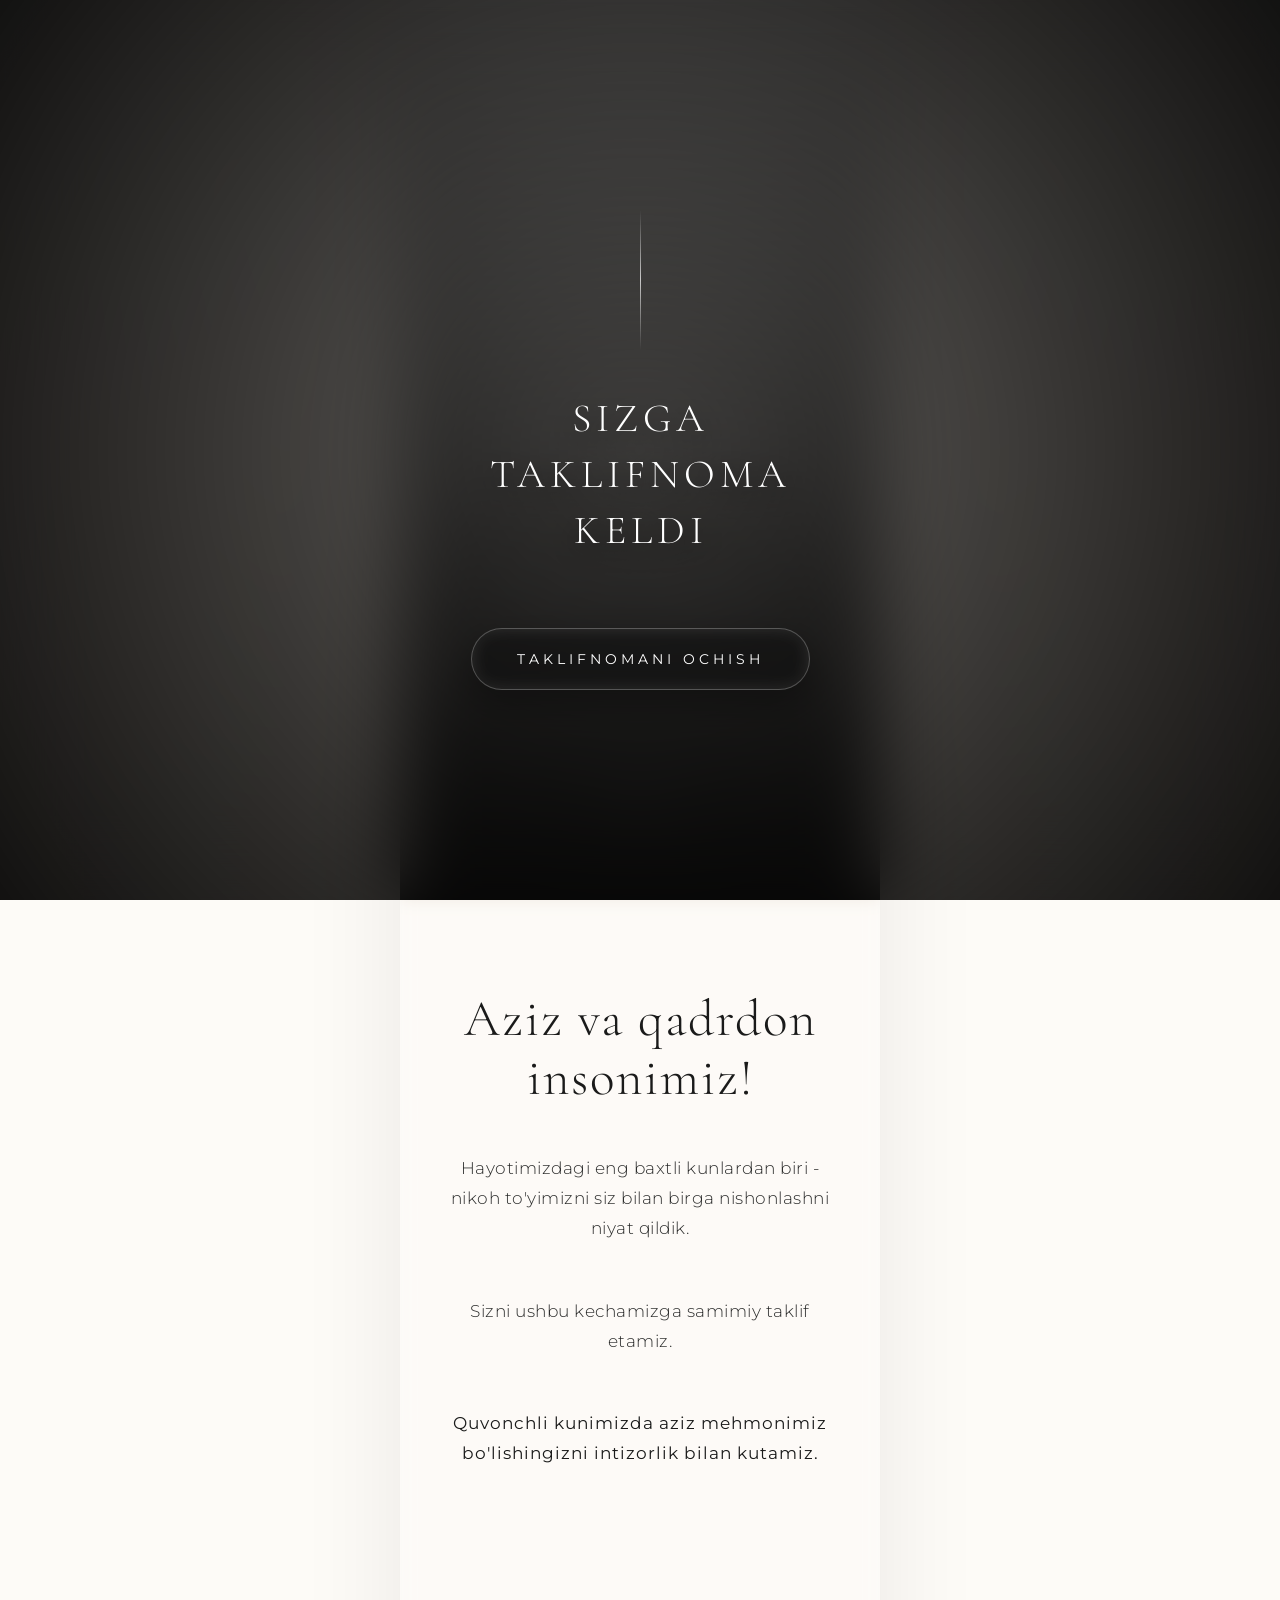
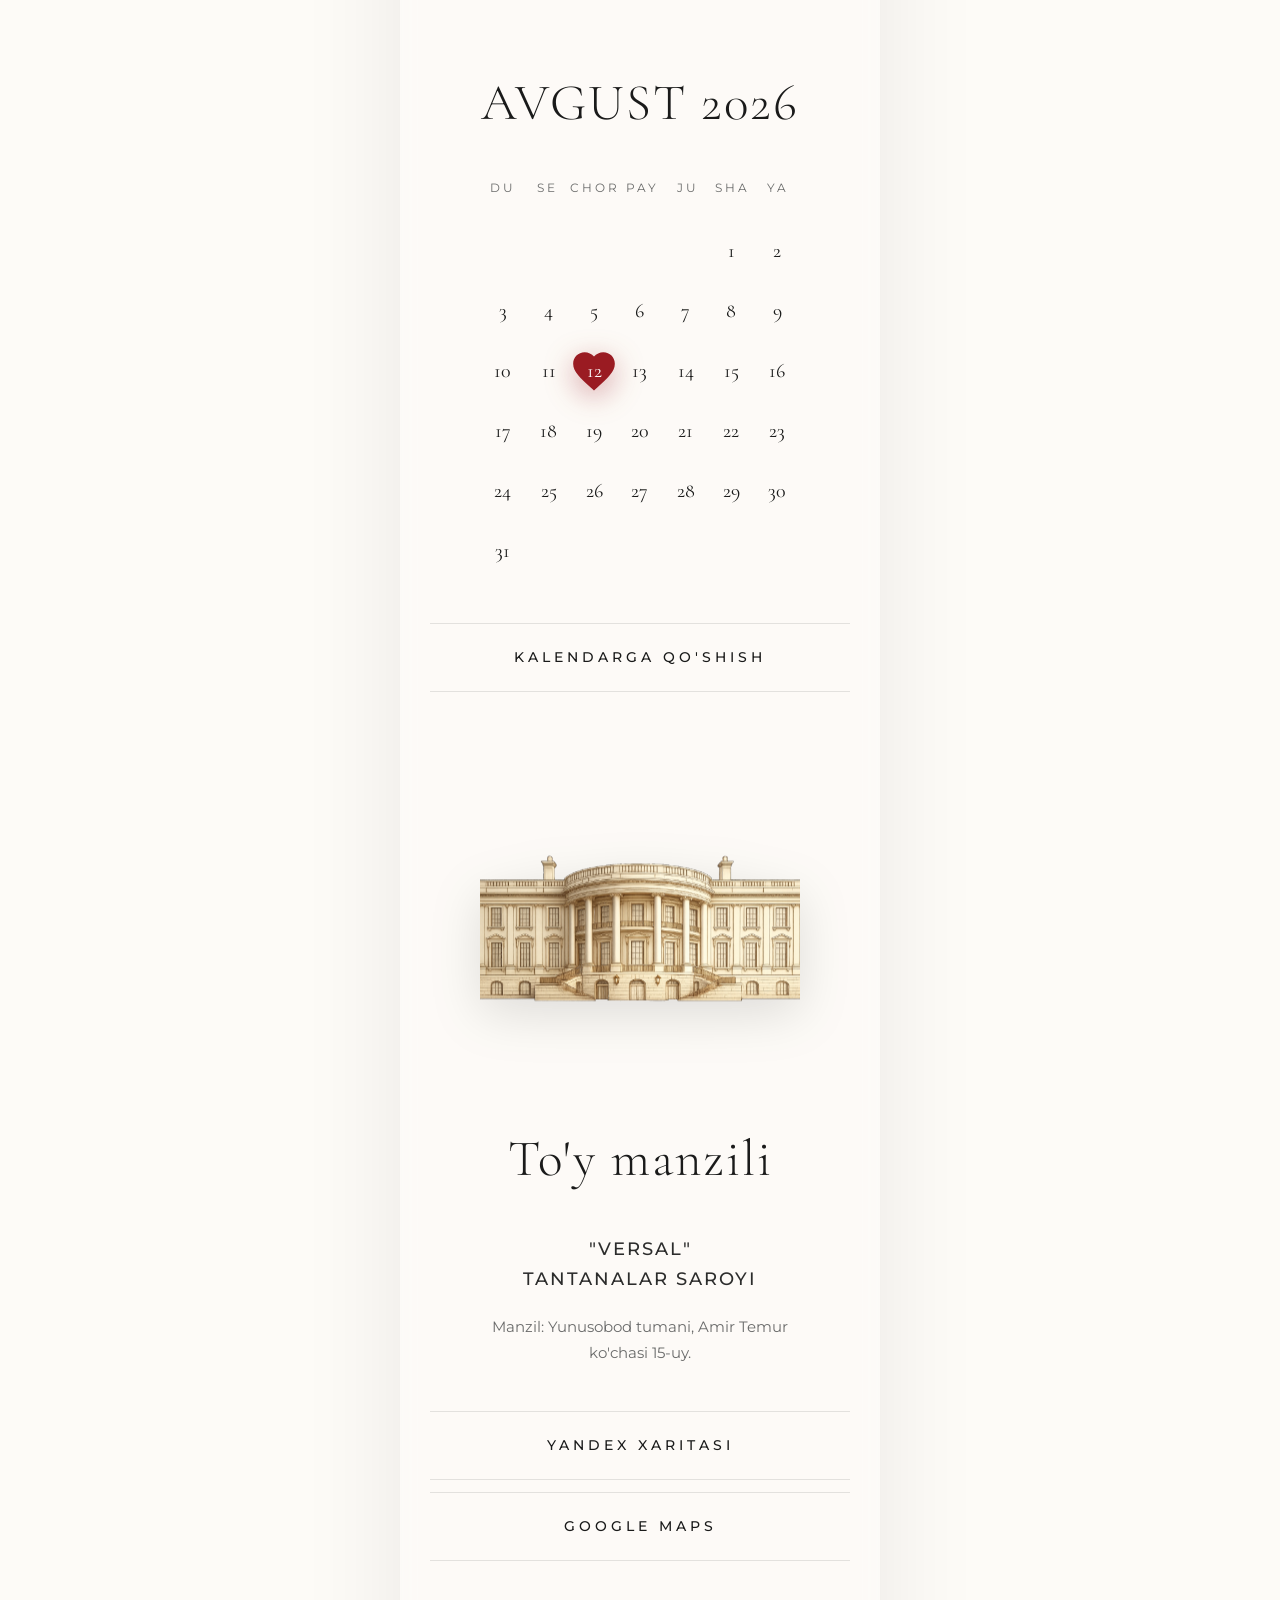
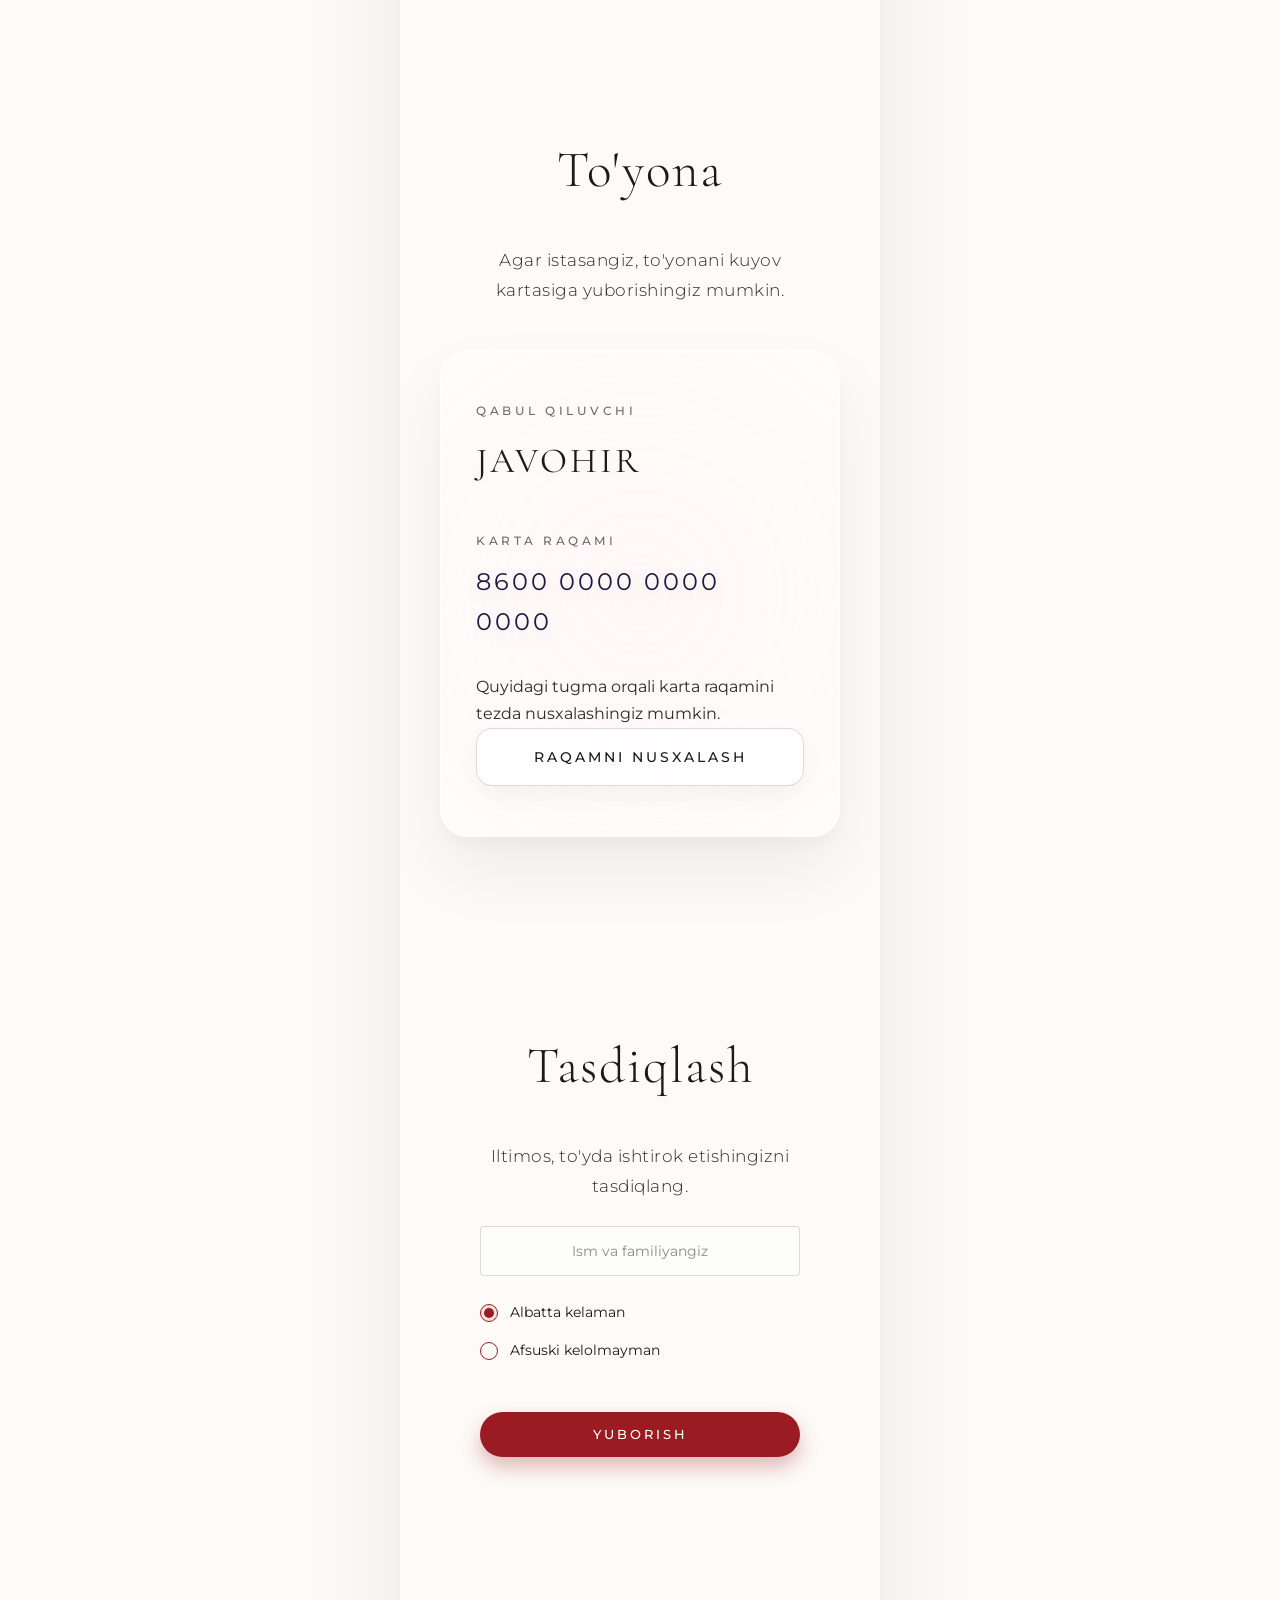
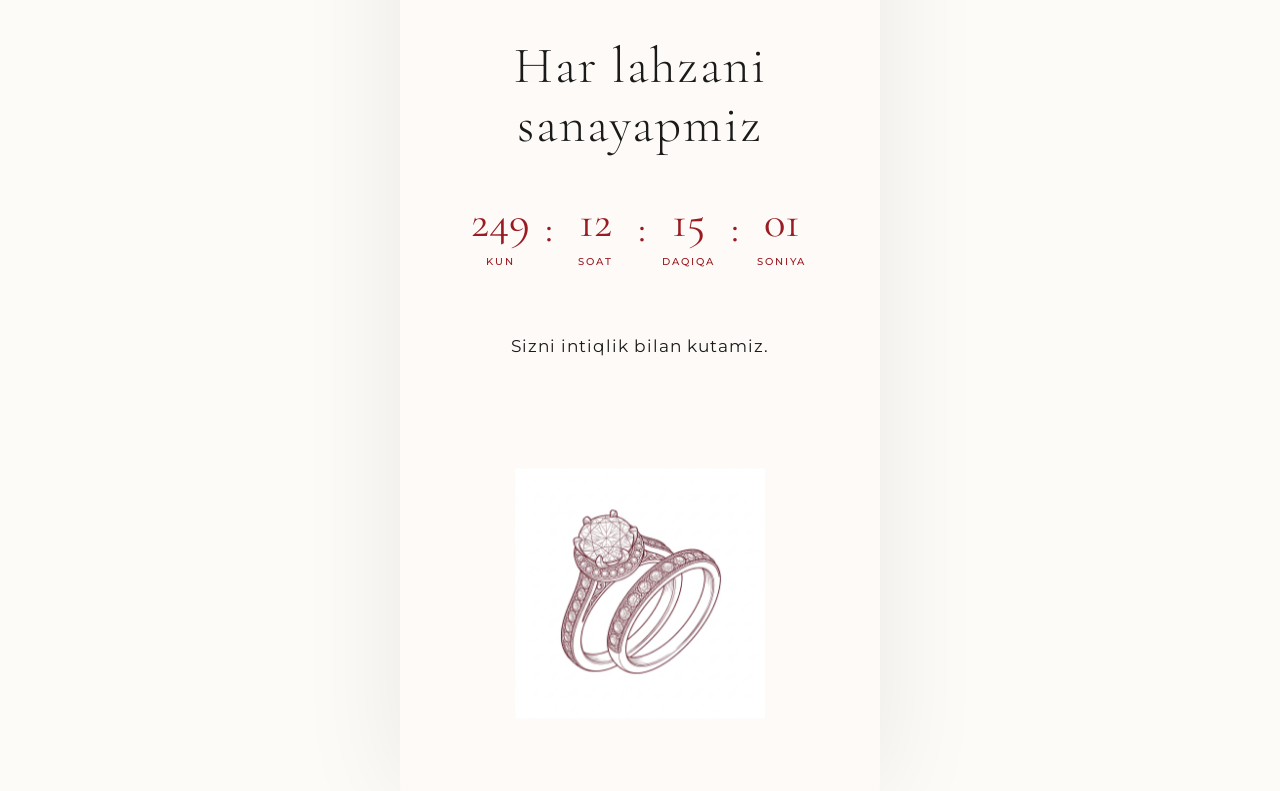
==== commit 5d731032: "fix(venue): replace black background JPEG with transparent PNG and add architectural drop-shadow" ====
--- a/templates/demo/cinematic/index.html
+++ b/templates/demo/cinematic/index.html
@@ -145,7 +145,7 @@
                 <div class="building-illustration cinematic-fade">
                     <div class="luxury-image-frame">
                         <!-- High-quality custom venue illustration -->
-                        <img src="custom-venue.jpg" alt="Tantanalar Saroyi">
+                        <img src="images/custom-venue.png" alt="Tantanalar Saroyi">
                         <div class="frame-glow"></div>
                     </div>
                 </div>
--- a/templates/demo/cinematic/style.css
+++ b/templates/demo/cinematic/style.css
@@ -39,12 +39,11 @@
     position: fixed;
     top: 0; left: 0; width: 100%; height: 100%;
     z-index: -2;
-    overflow: hidden;
     pointer-events: none;
-    background: radial-gradient(circle at 50% 50%, var(--bg-layer-1), var(--bg-layer-3), var(--bg-layer-2));
-}
-
-.luxury-texture {
+    background: radial-gradient(circle at 50% 20%, #FAF6F0 0%, #F5EDE4 50%, #ECE2D5 100%);
+}
+
+.luxury-texture { display: none;
     position: absolute;
     top: -10%; left: -10%; width: 120%; height: 120%;
     /* High-end abstract fluid texture */
@@ -56,7 +55,7 @@
     animation: slowPan 60s infinite alternate ease-in-out;
 }
 
-.real-bokeh {
+.real-bokeh { display: none;
     position: absolute;
     top: -20%; left: -20%; width: 140%; height: 140%;
     /* Premium real camera bokeh */
@@ -68,7 +67,7 @@
     animation: slowRotate 80s infinite alternate linear;
 }
 
-.volumetric-fog {
+.volumetric-fog { display: none;
     position: absolute;
     top: 0; left: 0; width: 100%; height: 100%;
     /* Volumetric light / fog */
@@ -209,8 +208,8 @@
     border-radius: 50px;
     border: 1px solid rgba(255,255,255,0.25);
     background: rgba(255,255,255,0.05);
-    backdrop-filter: blur(15px);
-    -webkit-backdrop-filter: blur(15px);
+    backdrop-filter: blur(8px);
+    -webkit-backdrop-filter: blur(8px);
     color: #fff;
     font-family: var(--font-body);
     font-size: 0.85rem;
@@ -256,23 +255,19 @@
    ========================================= */
 .cinematic-fade {
     opacity: 0;
-    transform: translateY(45px) scale(0.97);
-    filter: blur(10px);
-    transition: opacity 1.4s cubic-bezier(0.2, 0.8, 0.2, 1), 
-                transform 1.4s cubic-bezier(0.2, 0.8, 0.2, 1), 
-                filter 1.4s cubic-bezier(0.2, 0.8, 0.2, 1);
-    will-change: opacity, transform, filter;
+    transform: translateY(25px);
+    transition: opacity 0.6s cubic-bezier(0.16, 1, 0.3, 1), transform 0.6s cubic-bezier(0.16, 1, 0.3, 1);
+    will-change: opacity, transform;
 }
 
 .cinematic-fade.visible {
     opacity: 1;
-    transform: translateY(0) scale(1);
-    filter: blur(0);
-}
-
-.delay-1 { transition-delay: 0.2s; }
-.delay-2 { transition-delay: 0.4s; }
-.delay-3 { transition-delay: 0.6s; }
+    transform: translateY(0);
+}
+
+.delay-1 { transition-delay: 0.08s; }
+.delay-2 { transition-delay: 0.15s; }
+.delay-3 { transition-delay: 0.22s; }
 
 /* =========================================
    TYPOGRAPHY
@@ -339,7 +334,7 @@
     background-size: cover;
     background-position: center 30%;
     transform-origin: center;
-    animation: slowZoomHero 40s infinite alternate cubic-bezier(0.4, 0, 0.2, 1);
+    transform: translateZ(0);
 }
 
 @keyframes slowZoomHero {
@@ -514,8 +509,8 @@
 .luxury-image-frame img {
     width: 100%;
     display: block;
-    filter: url(#remove-black);
-    transition: transform 1.5s cubic-bezier(0.2, 0.8, 0.2, 1);
+    filter: drop-shadow(0 15px 25px rgba(0, 0, 0, 0.12));
+    transition: transform 0.6s cubic-bezier(0.16, 1, 0.3, 1);
 }
 
 .luxury-image-frame:hover img {
@@ -807,7 +802,7 @@
 .rings-illustration img {
     width: 100%;
     max-width: 250px;
-    filter: url(#remove-white) contrast(1.1);
+    mix-blend-mode: multiply;
     transition: transform 1.5s cubic-bezier(0.2, 0.8, 0.2, 1);
 }
 
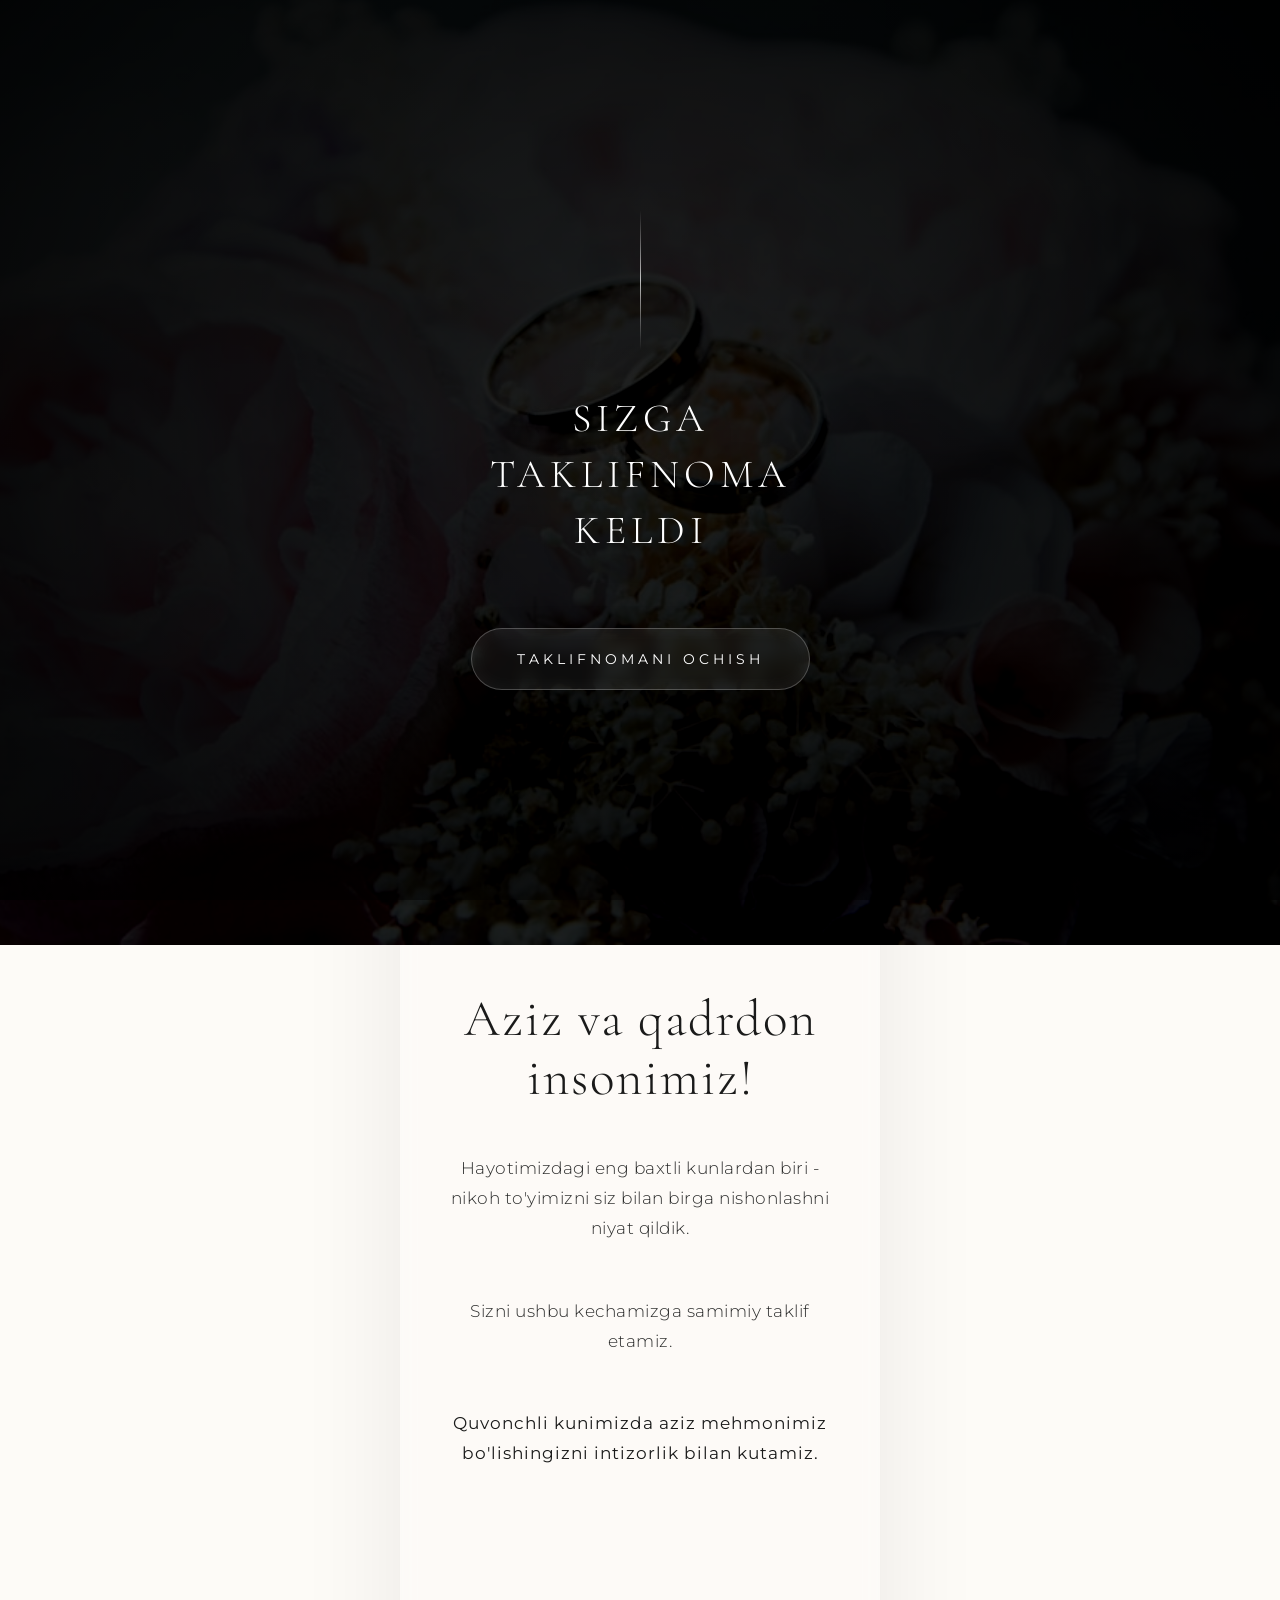
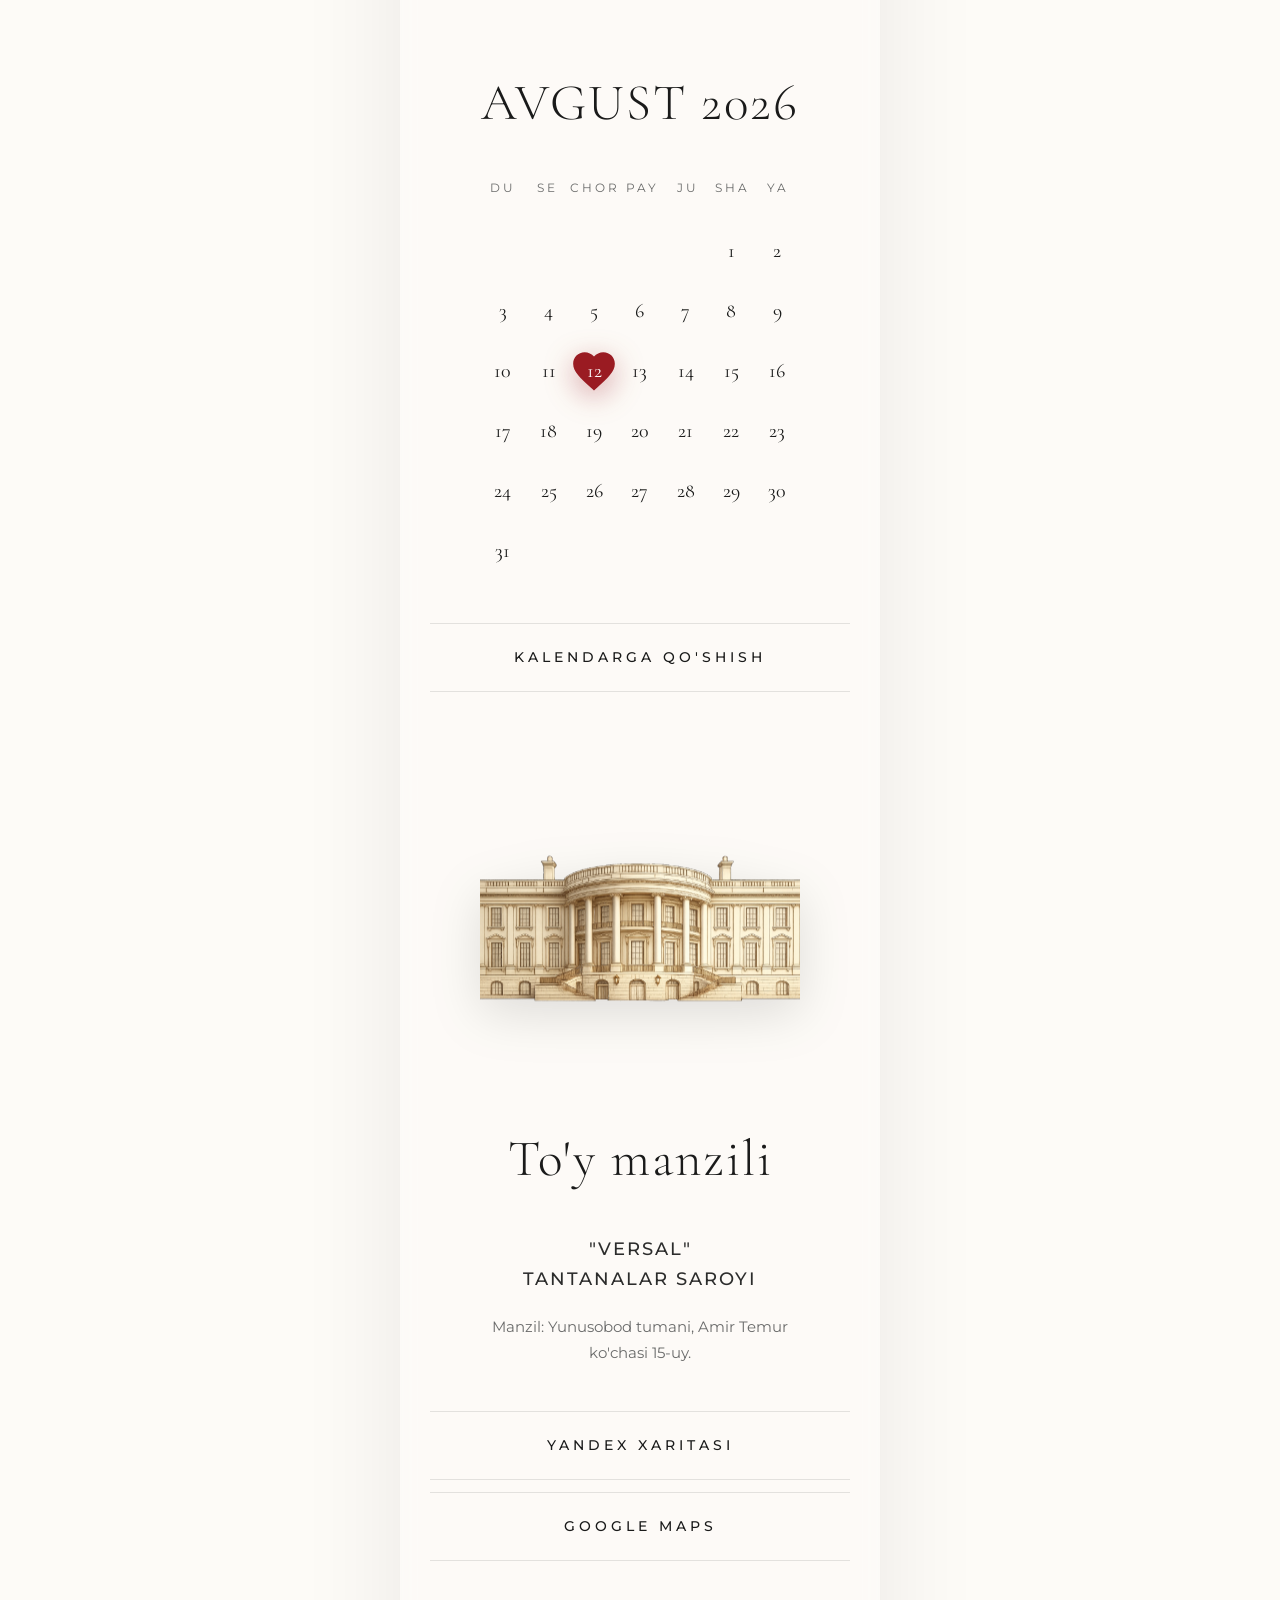
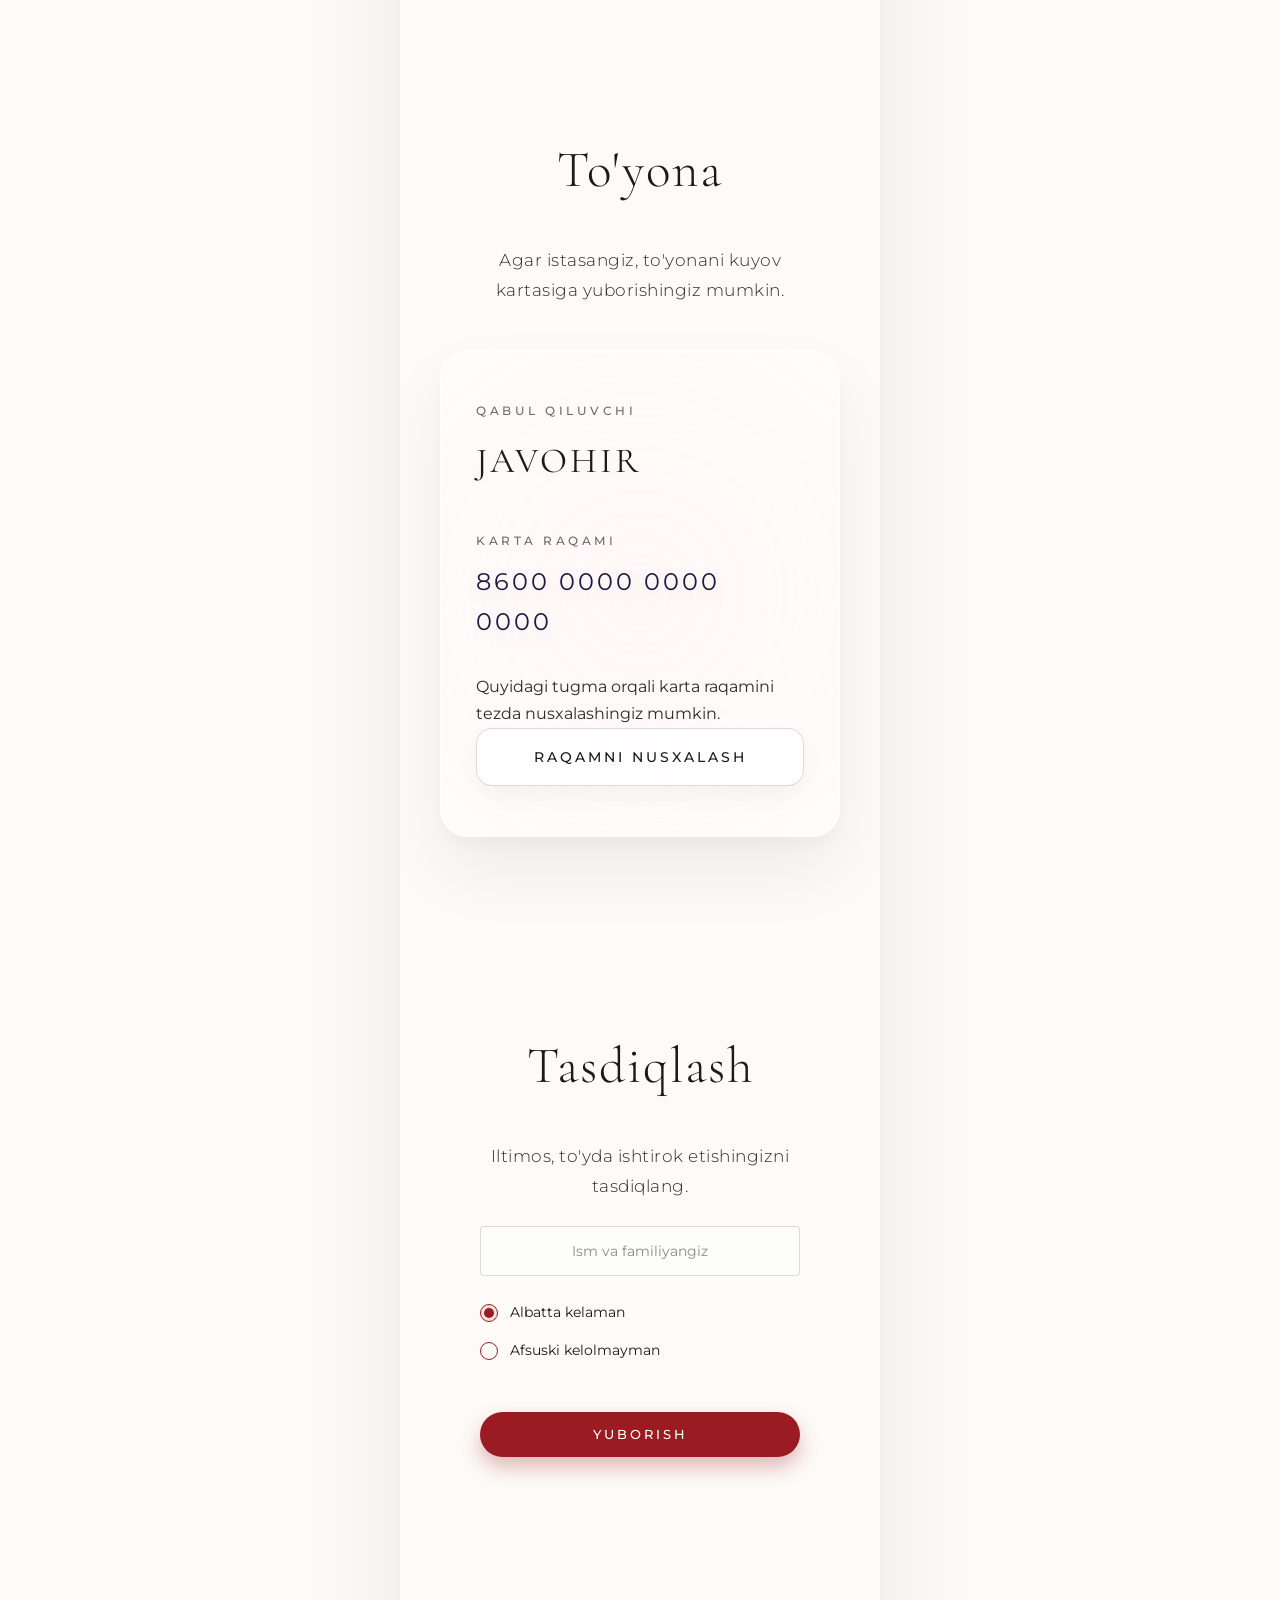
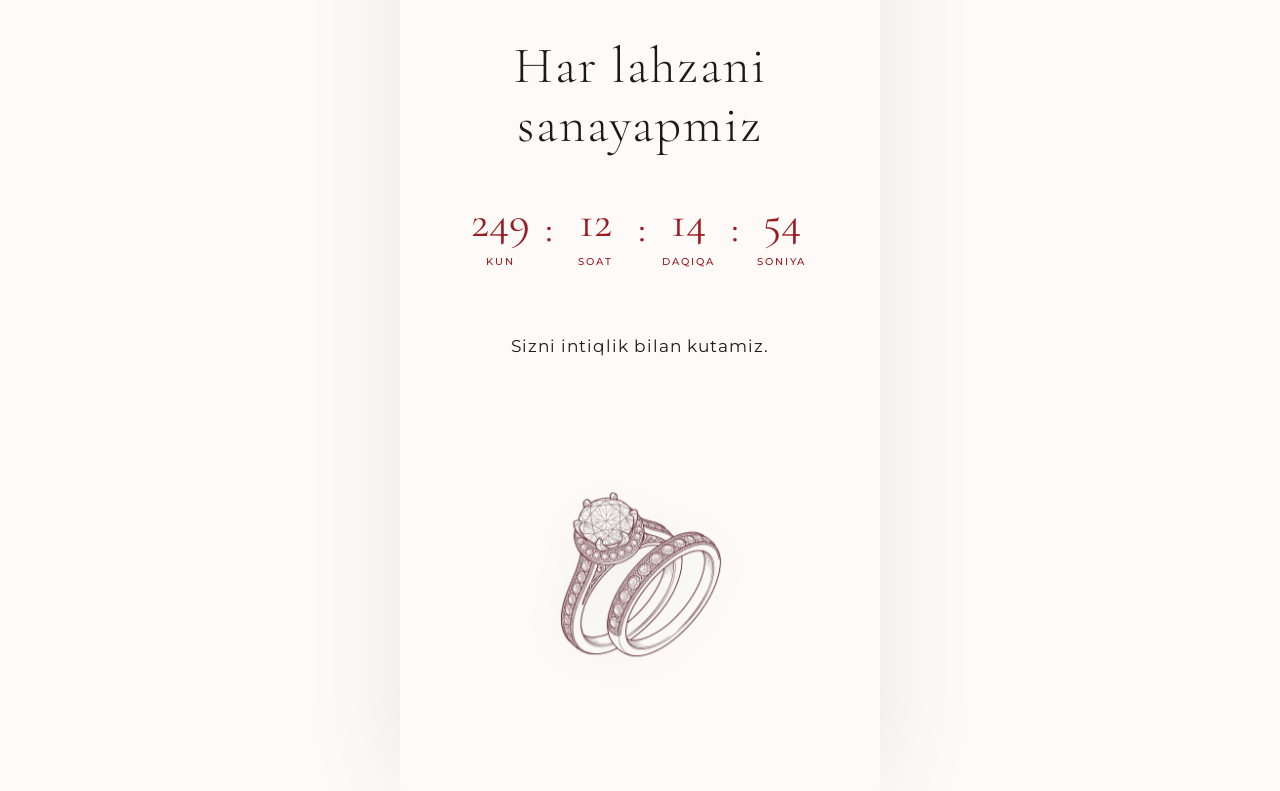
==== commit 680e6bd7: "fix(order-8): transparent rings png, remove audio, restore optimized luxury background, notify clien" ====
--- a/templates/demo/cinematic/index.html
+++ b/templates/demo/cinematic/index.html
@@ -266,7 +266,7 @@
 
             <div class="parallax-scroll" data-speed="0.12">
                 <div class="rings-illustration cinematic-fade delay-3">
-                    <img src="rings-illustration.jpg" alt="Wedding Rings">
+                    <img src="images/rings-illustration.png" alt="Wedding Rings">
                 </div>
             </div>
         </section>
--- a/templates/demo/cinematic/style.css
+++ b/templates/demo/cinematic/style.css
@@ -39,51 +39,53 @@
     position: fixed;
     top: 0; left: 0; width: 100%; height: 100%;
     z-index: -2;
+    overflow: hidden;
     pointer-events: none;
-    background: radial-gradient(circle at 50% 20%, #FAF6F0 0%, #F5EDE4 50%, #ECE2D5 100%);
-}
-
-.luxury-texture { display: none;
-    position: absolute;
-    top: -10%; left: -10%; width: 120%; height: 120%;
-    /* High-end abstract fluid texture */
-    background-image: url('https://images.unsplash.com/photo-1505909182942-e2f09aee3e89?ixlib=rb-4.0.3&auto=format&fit=crop&w=1200&q=80');
+    background: radial-gradient(circle at 50% 30%, #FDFBF7 0%, #FAF5F0 50%, #F6EFE7 100%);
+    transform: translateZ(0);
+    will-change: transform;
+    contain: strict;
+}
+
+.luxury-texture {
+    position: absolute;
+    top: 0; left: 0; width: 100%; height: 100%;
+    background-image: url('images/bg-texture.jpg');
     background-size: cover;
     background-position: center;
     mix-blend-mode: multiply;
-    opacity: 0.15;
-    animation: slowPan 60s infinite alternate ease-in-out;
-}
-
-.real-bokeh { display: none;
-    position: absolute;
-    top: -20%; left: -20%; width: 140%; height: 140%;
-    /* Premium real camera bokeh */
-    background-image: url('https://images.unsplash.com/photo-1543857778-c4a1a3e0b2eb?ixlib=rb-4.0.3&auto=format&fit=crop&w=1200&q=80');
+    opacity: 0.14;
+    pointer-events: none;
+}
+
+.real-bokeh {
+    position: absolute;
+    top: 0; left: 0; width: 100%; height: 100%;
+    background-image: url('images/bg-bokeh.jpg');
     background-size: cover;
     background-position: center;
-    mix-blend-mode: color-burn; /* Warm blend on cream background */
-    opacity: 0.25;
-    animation: slowRotate 80s infinite alternate linear;
-}
-
-.volumetric-fog { display: none;
-    position: absolute;
-    top: 0; left: 0; width: 100%; height: 100%;
-    /* Volumetric light / fog */
-    background-image: url('https://images.unsplash.com/photo-1482686115713-0fbcaced6e28?ixlib=rb-4.0.3&auto=format&fit=crop&w=1200&q=80');
+    mix-blend-mode: color-burn;
+    opacity: 0.28;
+    pointer-events: none;
+}
+
+.volumetric-fog {
+    position: absolute;
+    top: 0; left: 0; width: 100%; height: 100%;
+    background-image: url('images/bg-light.jpg');
     background-size: cover;
     background-position: center;
     mix-blend-mode: soft-light;
-    opacity: 0.4;
-    animation: slowZoomHero 40s infinite alternate linear;
+    opacity: 0.35;
+    pointer-events: none;
 }
 
 .vignette {
     position: absolute;
     top: 0; left: 0; width: 100%; height: 100%;
-    box-shadow: inset 0 0 200px rgba(0,0,0,0.06);
+    box-shadow: inset 0 0 160px rgba(0,0,0,0.06);
     z-index: 5;
+    pointer-events: none;
 }
 
 @keyframes slowPan {
@@ -139,7 +141,7 @@
 .intro-bg {
     position: absolute;
     top: -5%; left: -5%; width: 110%; height: 110%;
-    background-image: url('https://images.unsplash.com/photo-1515934751635-c81c6bc9a2d8?ixlib=rb-4.0.3&auto=format&fit=crop&w=1200&q=80');
+    background-image: url('images/intro-bg.jpg');
     background-size: cover;
     background-position: center;
     filter: brightness(0.2) contrast(1.2);
@@ -802,7 +804,7 @@
 .rings-illustration img {
     width: 100%;
     max-width: 250px;
-    mix-blend-mode: multiply;
+    filter: drop-shadow(0 8px 20px rgba(0,0,0,0.06));
     transition: transform 1.5s cubic-bezier(0.2, 0.8, 0.2, 1);
 }
 
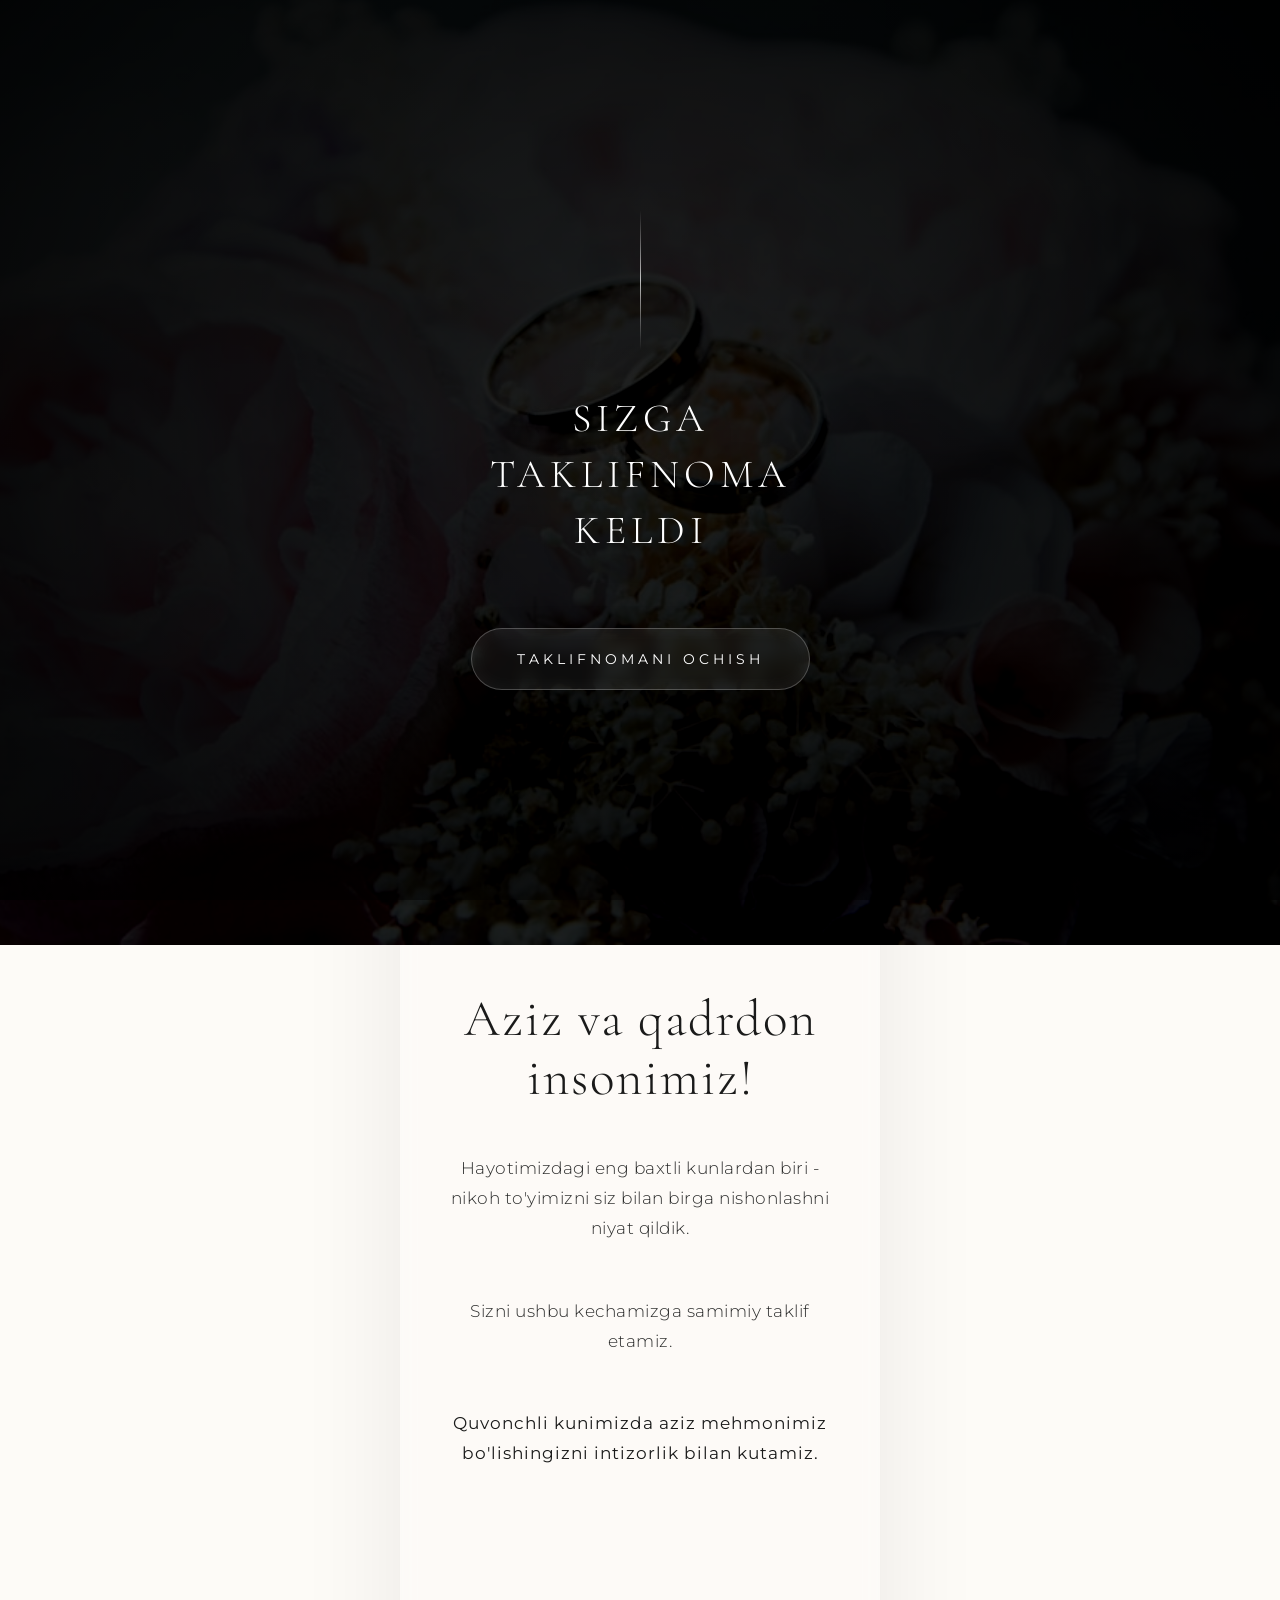
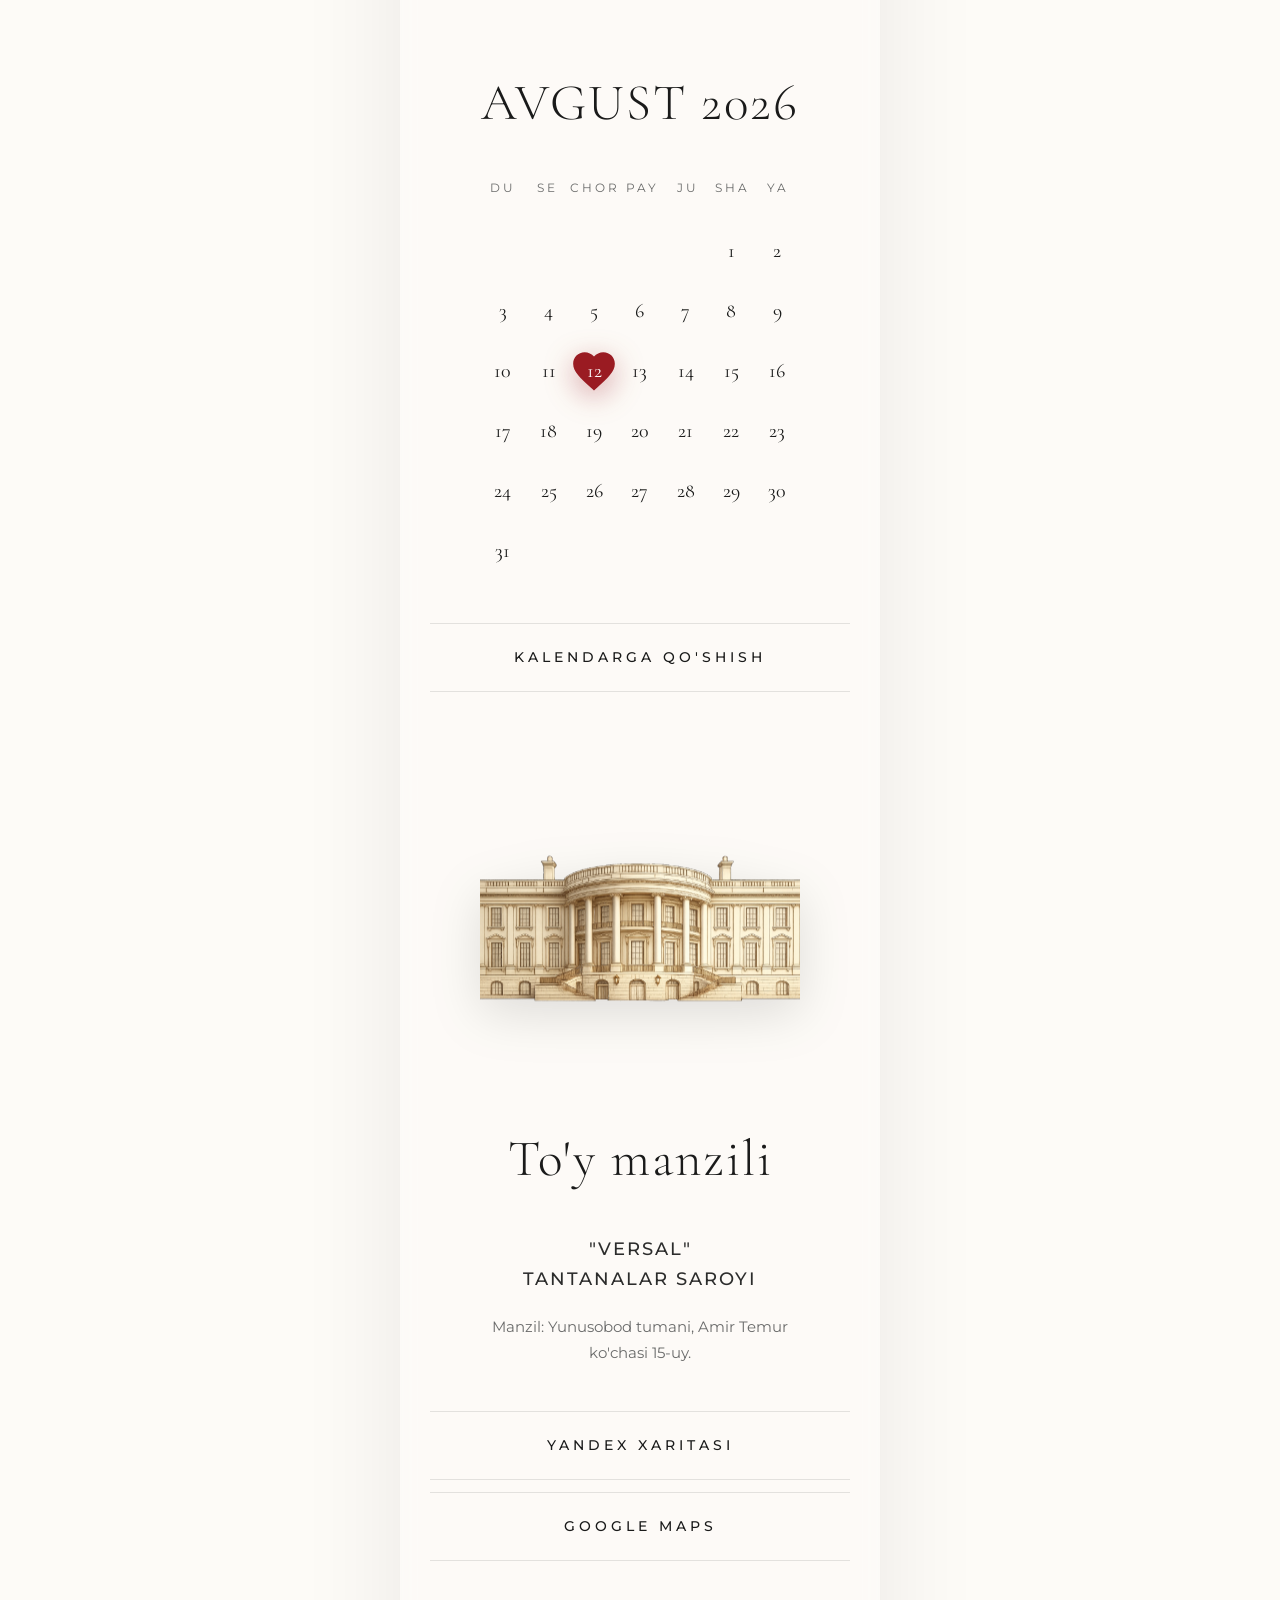
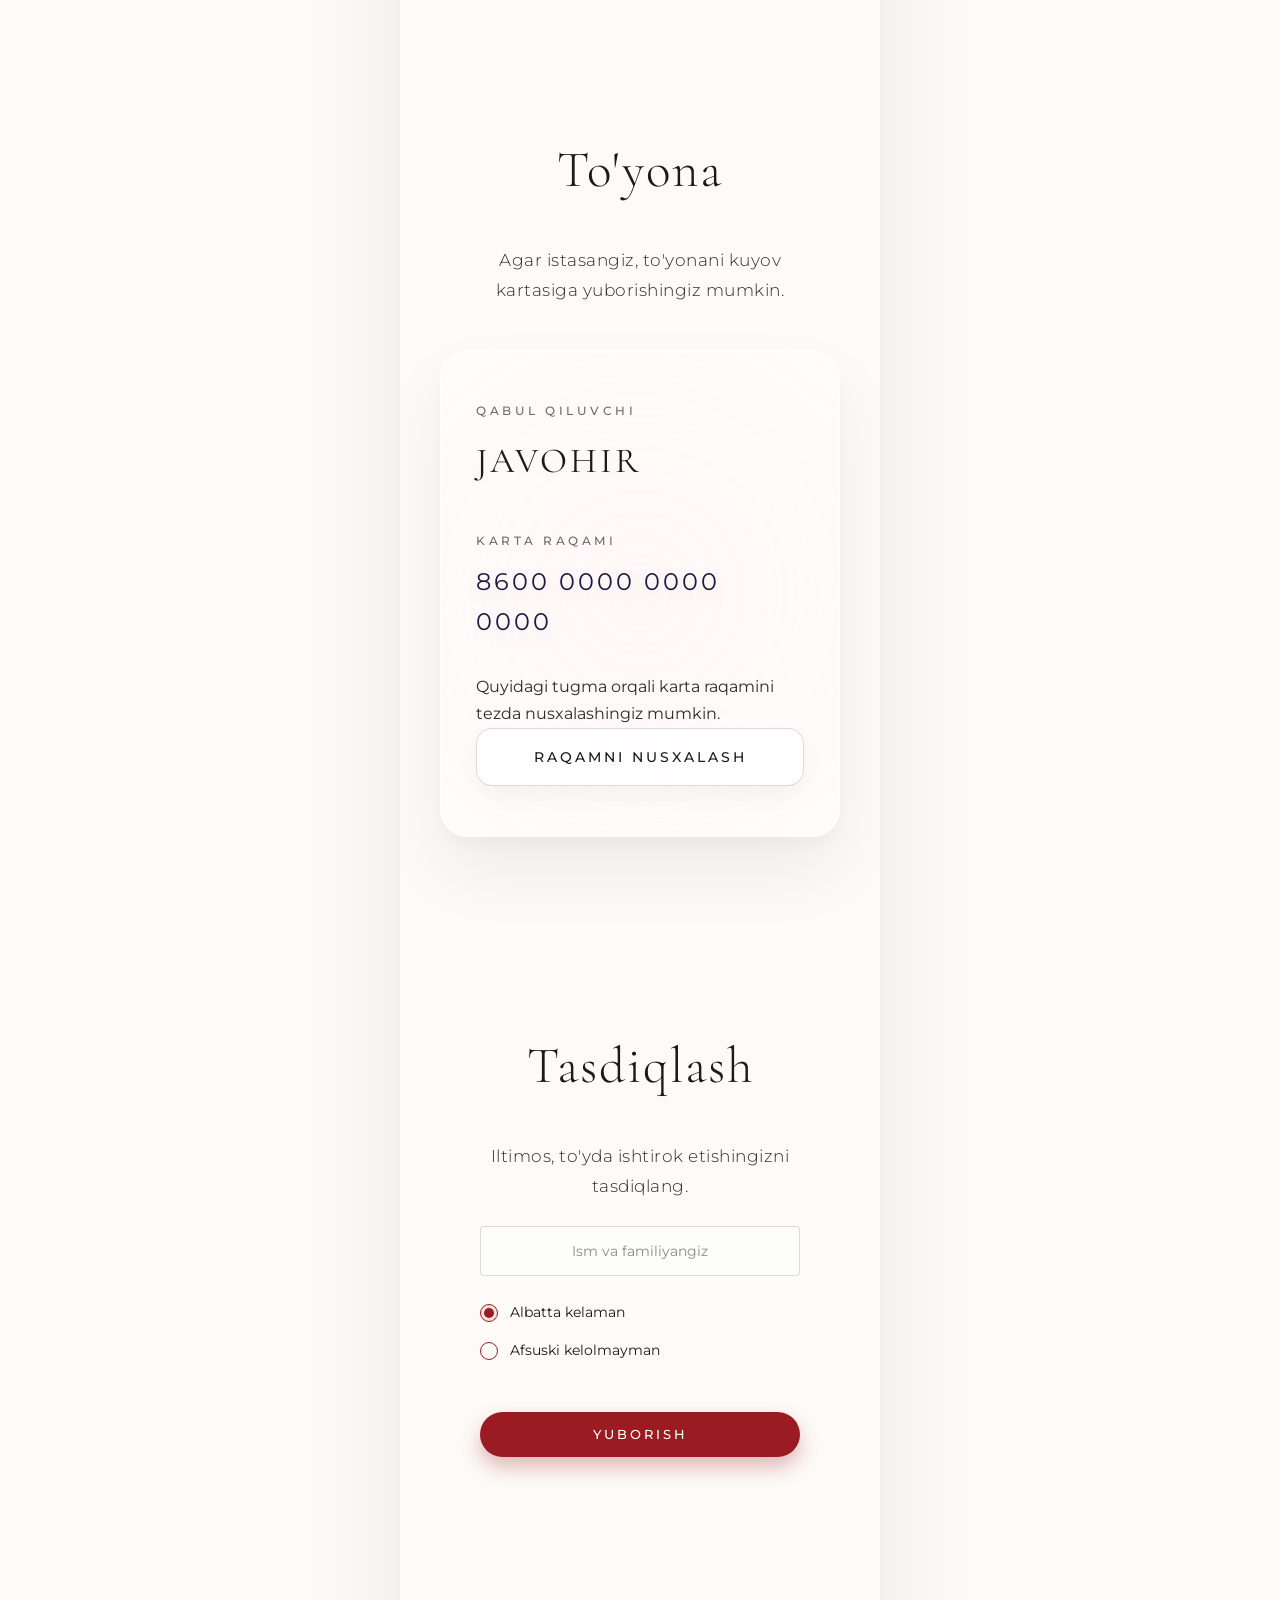
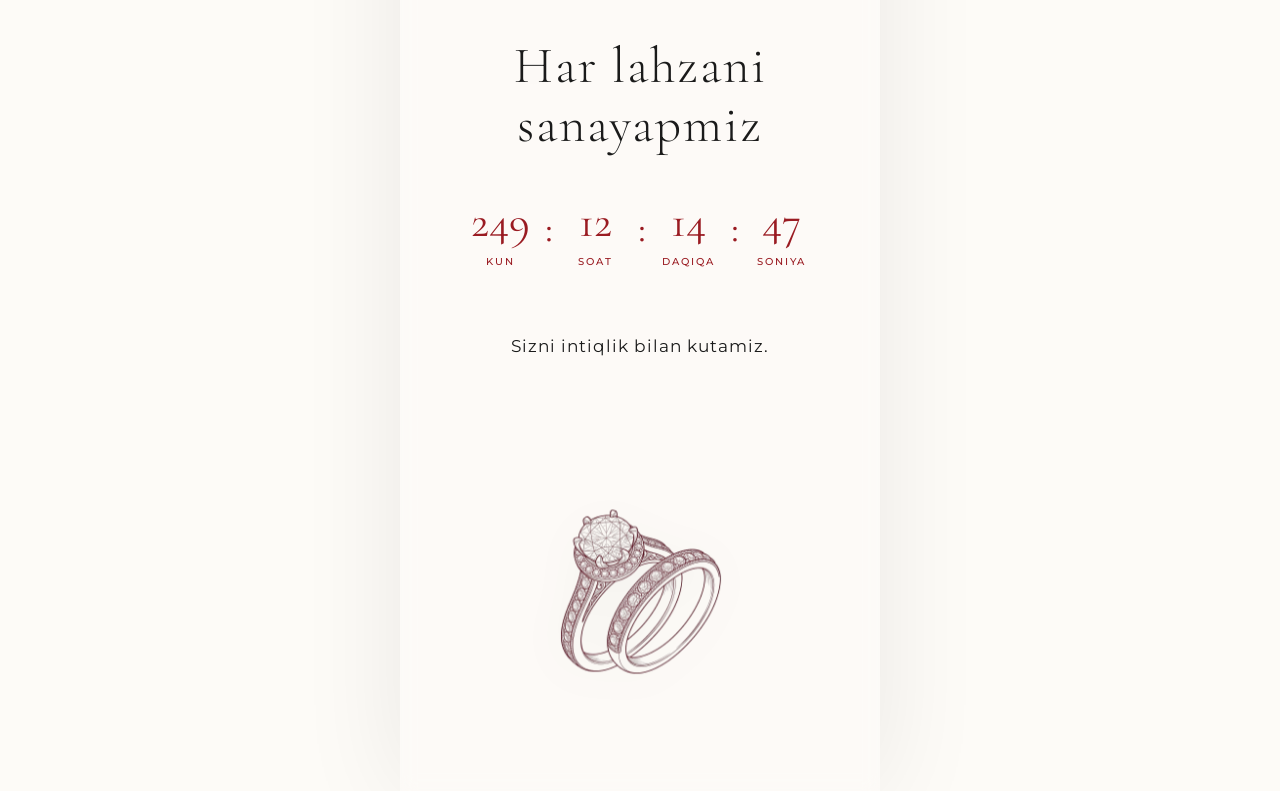
==== commit bed90ff2: "fix(cinematic): start from beginning on every refresh and prevent scroll restoration" ====
--- a/templates/demo/cinematic/index.html
+++ b/templates/demo/cinematic/index.html
@@ -12,6 +12,12 @@
     
     <link rel="stylesheet" href="../assets/engine.css">
     <link rel="stylesheet" href="style.css">
+    <script>
+        if ('scrollRestoration' in history) {
+            history.scrollRestoration = 'manual';
+        }
+        window.scrollTo(0, 0);
+    </script>
 </head>
 <body class="locked">
 
